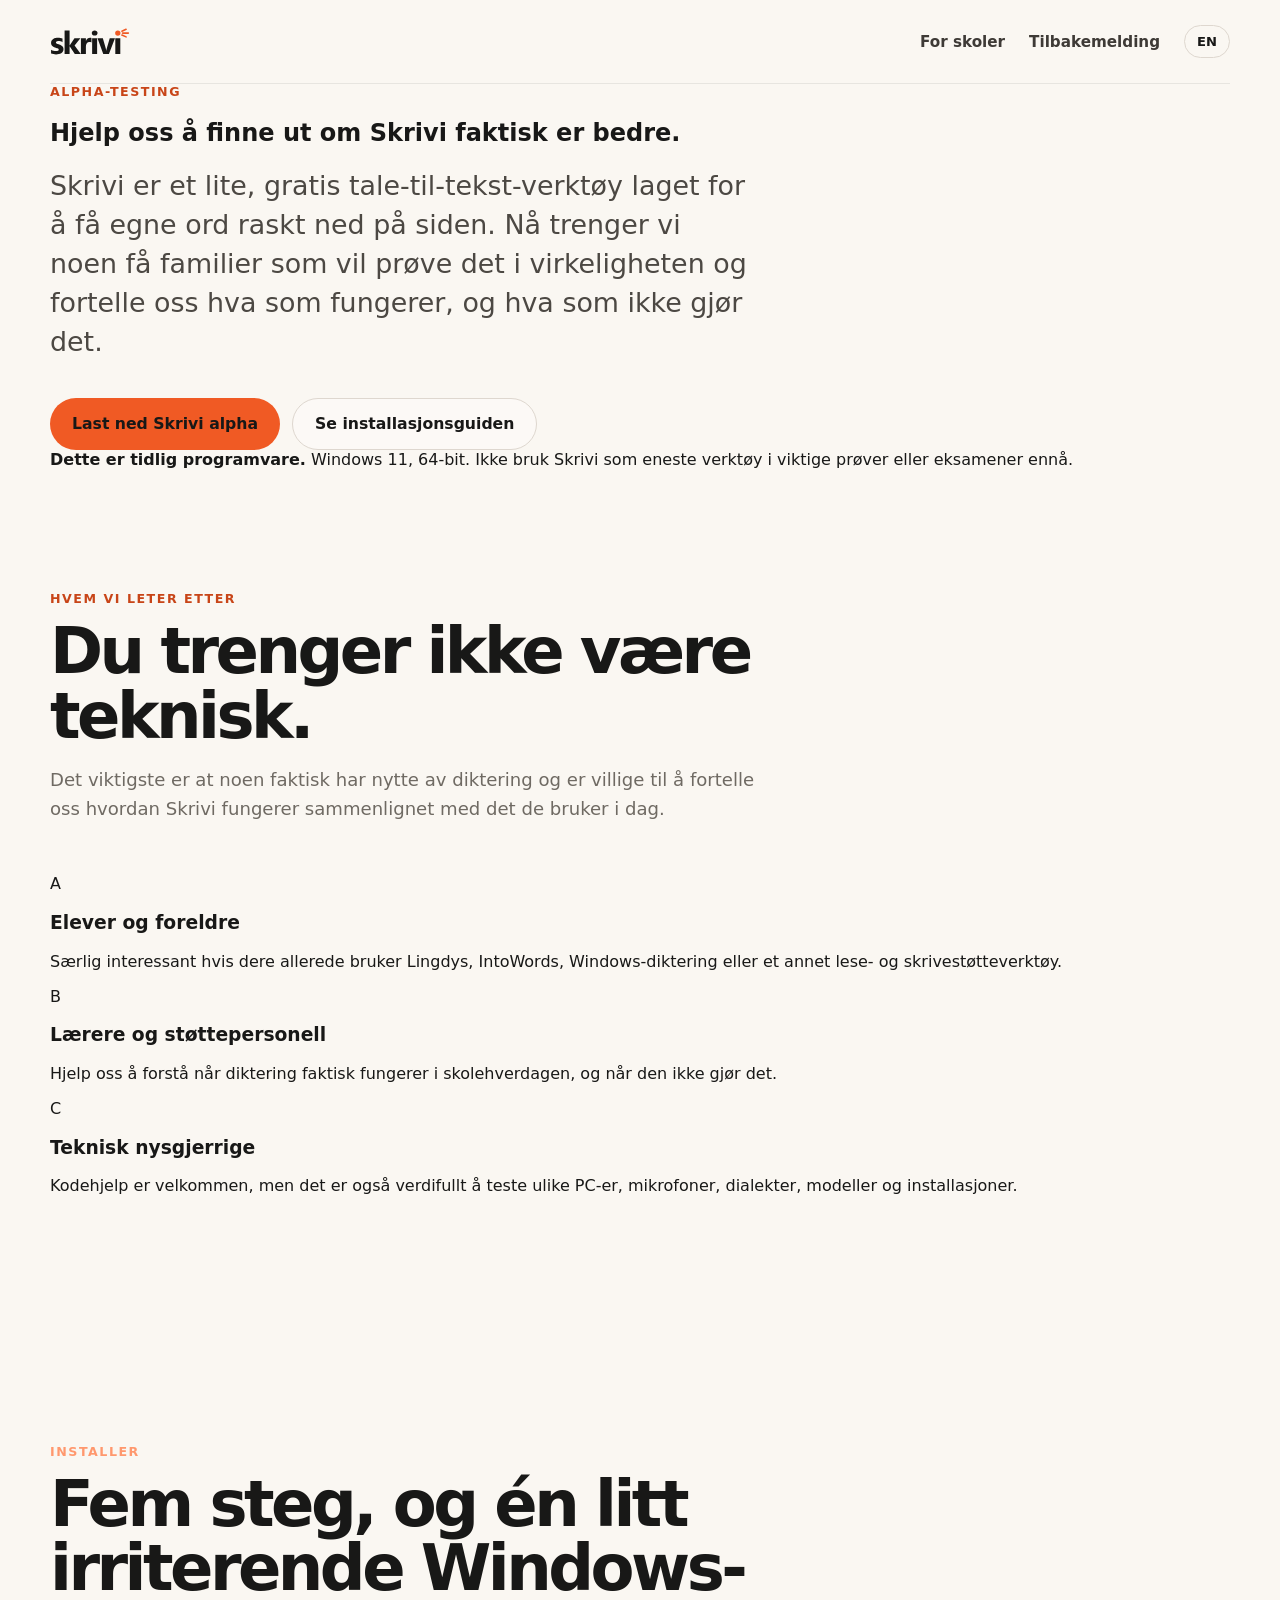
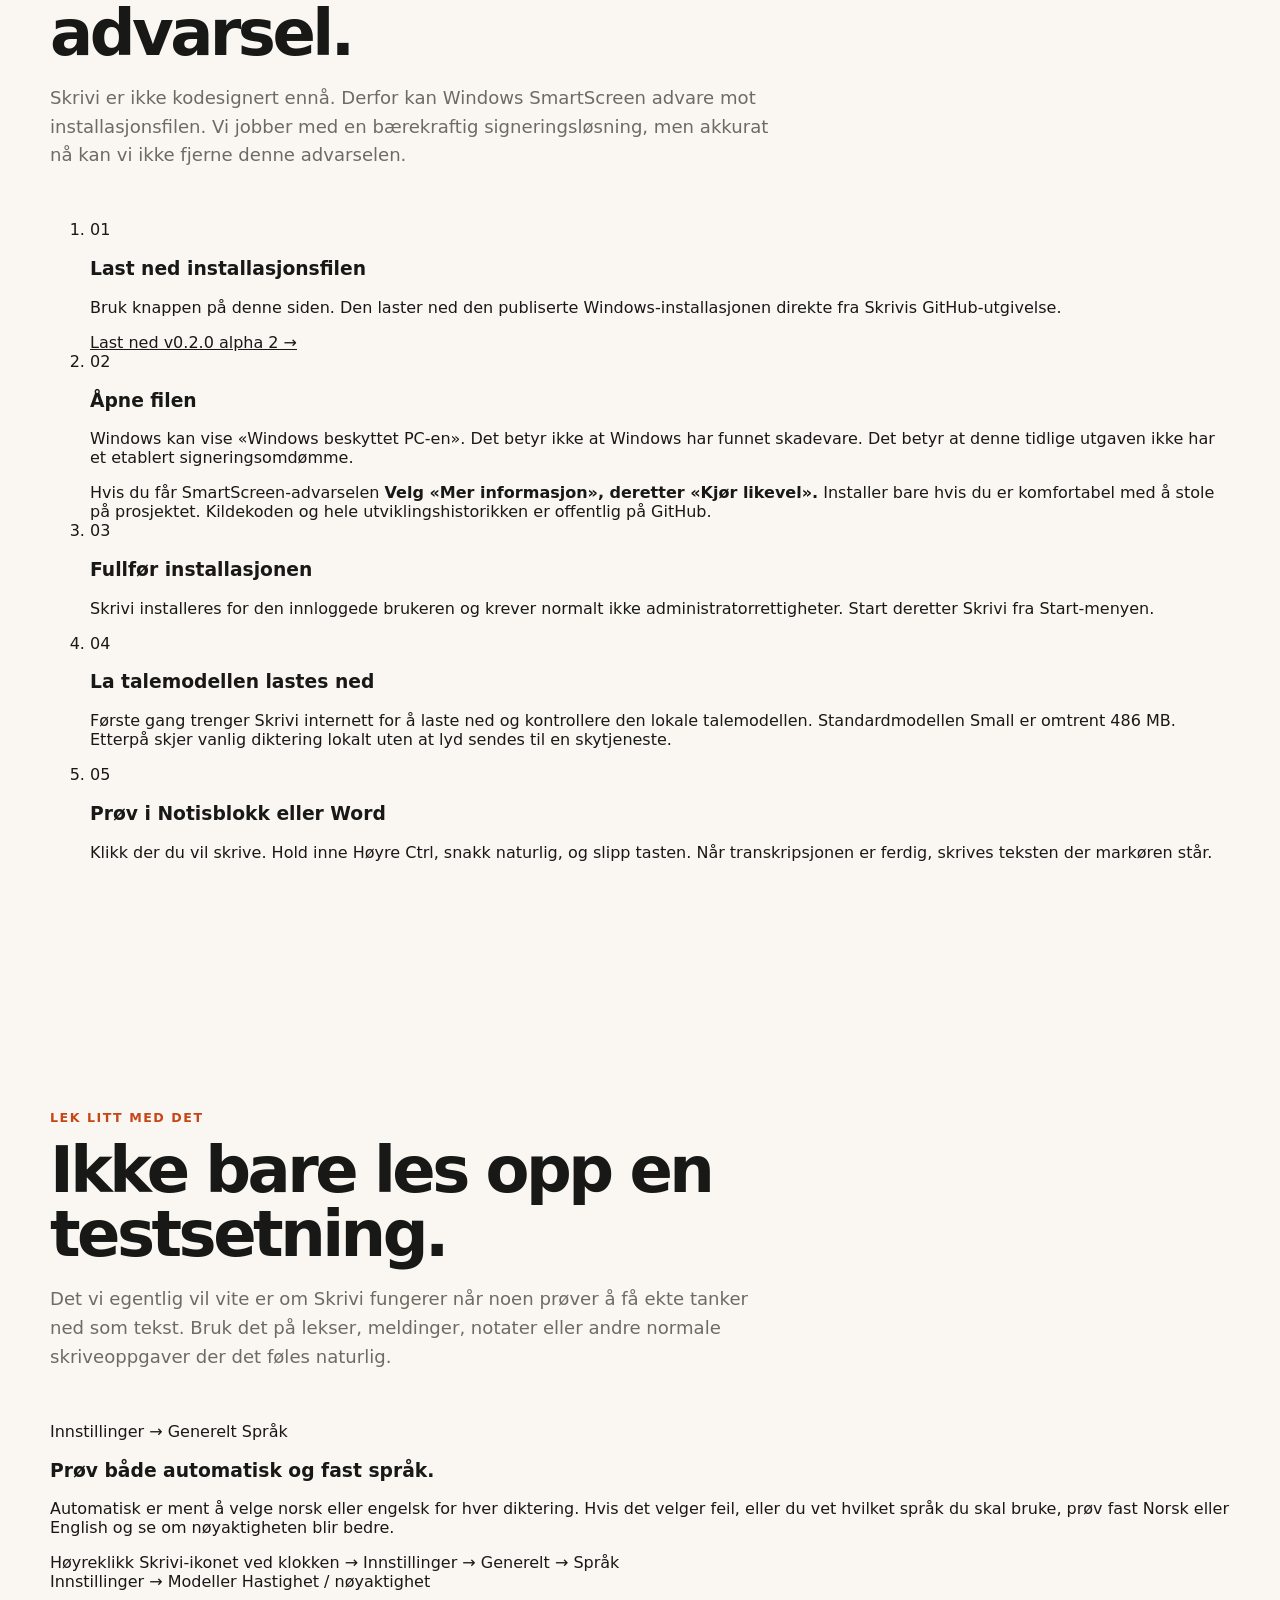
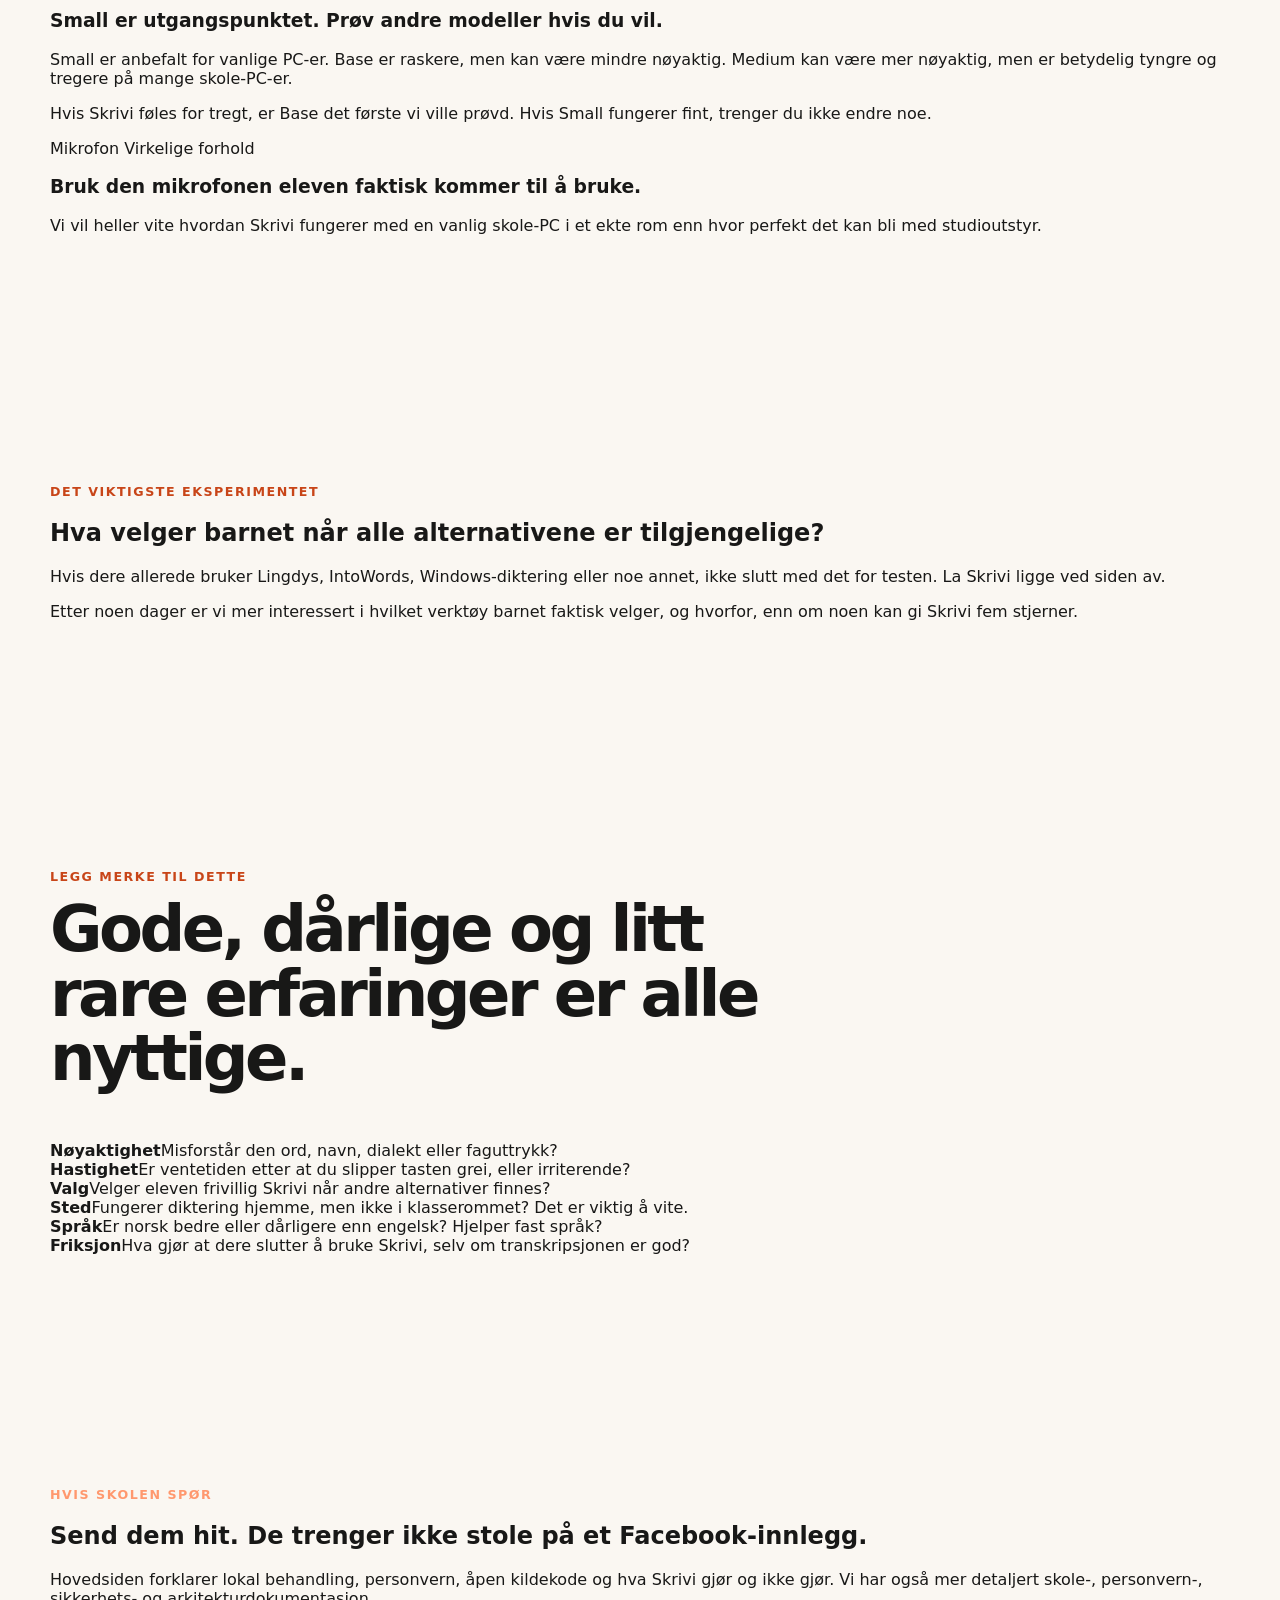
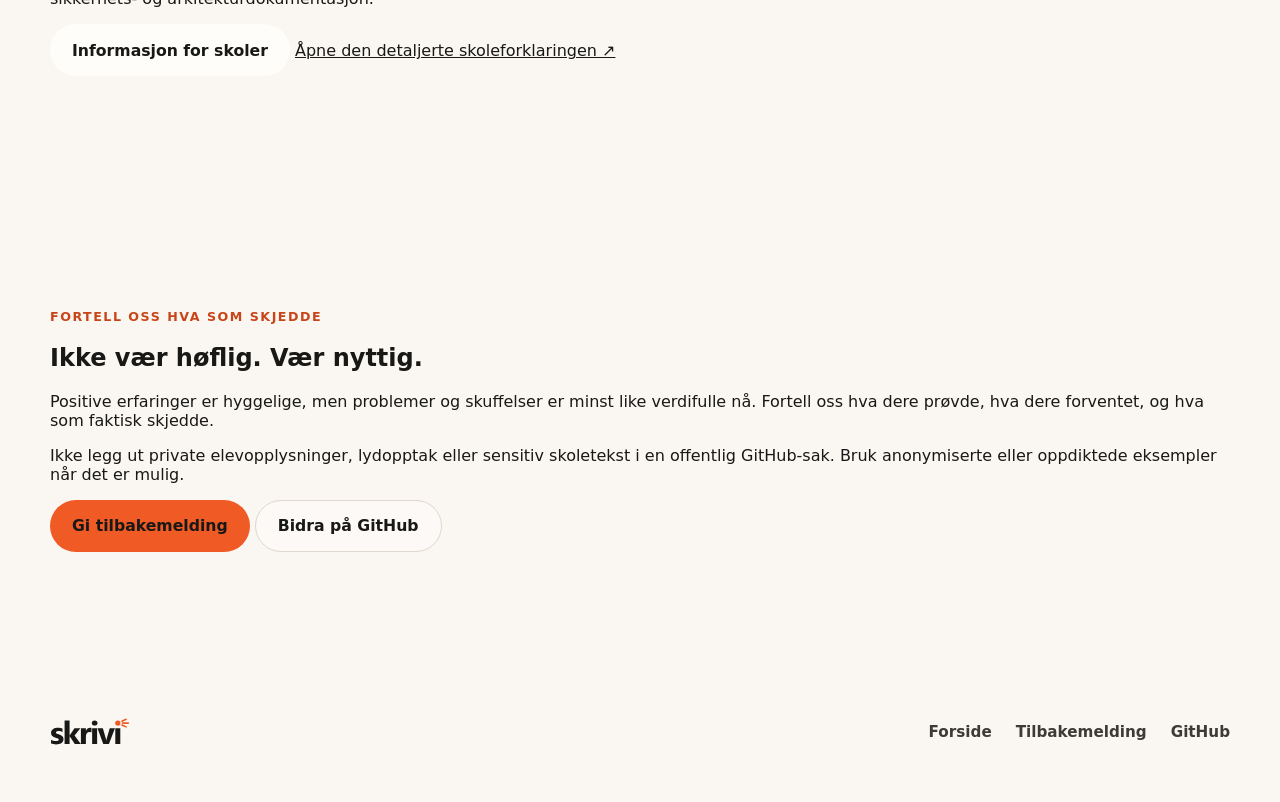
==== website/alpha/index.html @ 23bccaf5 "Add alpha testing guide page" ====
<!doctype html>
<html lang="nb">
<head>
  <meta charset="utf-8">
  <meta name="viewport" content="width=device-width, initial-scale=1">
  <meta name="description" content="Hjelp oss å teste Skrivi. En enkel guide til installasjon, utprøving og tilbakemelding for tidlige testfamilier.">
  <meta name="theme-color" content="#faf7f2">
  <title>Test Skrivi — alpha</title>
  <link rel="icon" href="../assets/skrivi-mark.svg" type="image/svg+xml">
  <link rel="stylesheet" href="../styles.css">
  <link rel="stylesheet" href="alpha.css">
  <script src="alpha.js" defer></script>
</head>
<body>
  <header class="site-header">
    <a class="brand" href="../" aria-label="Skrivi">
      <img class="wordmark" src="../assets/skrivi-wordmark.svg" alt="">
    </a>
    <nav class="header-actions" aria-label="Hovedmeny" data-aria-nb="Hovedmeny" data-aria-en="Main navigation">
      <a href="../#schools" data-nb="For skoler" data-en="For schools">For skoler</a>
      <a href="../feedback/" data-nb="Tilbakemelding" data-en="Feedback">Tilbakemelding</a>
      <button class="language-switch" type="button" aria-label="Switch to English" aria-pressed="false">EN</button>
    </nav>
  </header>

  <main id="top">
    <section class="alpha-hero section-shell">
      <div class="eyebrow" data-nb="Alpha-testing" data-en="Alpha testing">Alpha-testing</div>
      <h1 data-nb="Hjelp oss å finne ut om Skrivi faktisk er bedre." data-en="Help us find out whether Skrivi is actually better.">Hjelp oss å finne ut om Skrivi faktisk er bedre.</h1>
      <p class="hero-copy" data-nb="Skrivi er et lite, gratis tale-til-tekst-verktøy laget for å få egne ord raskt ned på siden. Nå trenger vi noen få familier som vil prøve det i virkeligheten og fortelle oss hva som fungerer, og hva som ikke gjør det." data-en="Skrivi is a small, free speech-to-text tool designed to get your own words onto the page quickly. We now need a small number of families willing to try it in real life and tell us what works, and what does not.">Skrivi er et lite, gratis tale-til-tekst-verktøy laget for å få egne ord raskt ned på siden. Nå trenger vi noen få familier som vil prøve det i virkeligheten og fortelle oss hva som fungerer, og hva som ikke gjør det.</p>
      <div class="hero-actions">
        <a class="button button-primary" href="https://github.com/workavoidance/Skrivi/releases/download/v0.2.0-alpha.2/Skrivi-v0.2.0-alpha.2-windows-x64-setup.exe" data-nb="Last ned Skrivi alpha" data-en="Download Skrivi alpha">Last ned Skrivi alpha</a>
        <a class="button button-secondary" href="#install" data-nb="Se installasjonsguiden" data-en="See the install guide">Se installasjonsguiden</a>
      </div>
      <div class="alpha-status">
        <strong data-nb="Dette er tidlig programvare." data-en="This is early software.">Dette er tidlig programvare.</strong>
        <span data-nb="Windows 11, 64-bit. Ikke bruk Skrivi som eneste verktøy i viktige prøver eller eksamener ennå." data-en="Windows 11, 64-bit. Do not rely on Skrivi as your only tool in important tests or exams yet.">Windows 11, 64-bit. Ikke bruk Skrivi som eneste verktøy i viktige prøver eller eksamener ennå.</span>
      </div>
    </section>

    <section class="section section-shell compact-section">
      <div class="section-heading wide-heading">
        <p class="kicker" data-nb="Hvem vi leter etter" data-en="Who we are looking for">Hvem vi leter etter</p>
        <h2 data-nb="Du trenger ikke være teknisk." data-en="You do not need to be technical.">Du trenger ikke være teknisk.</h2>
        <p data-nb="Det viktigste er at noen faktisk har nytte av diktering og er villige til å fortelle oss hvordan Skrivi fungerer sammenlignet med det de bruker i dag." data-en="The important thing is that someone genuinely benefits from dictation and is willing to tell us how Skrivi compares with what they use today.">Det viktigste er at noen faktisk har nytte av diktering og er villige til å fortelle oss hvordan Skrivi fungerer sammenlignet med det de bruker i dag.</p>
      </div>
      <div class="tester-grid">
        <article class="tester-card">
          <span class="tester-symbol" aria-hidden="true">A</span>
          <h3 data-nb="Elever og foreldre" data-en="Students and parents">Elever og foreldre</h3>
          <p data-nb="Særlig interessant hvis dere allerede bruker Lingdys, IntoWords, Windows-diktering eller et annet lese- og skrivestøtteverktøy." data-en="Especially useful if you already use Lingdys, IntoWords, Windows dictation or another reading and writing support tool.">Særlig interessant hvis dere allerede bruker Lingdys, IntoWords, Windows-diktering eller et annet lese- og skrivestøtteverktøy.</p>
        </article>
        <article class="tester-card">
          <span class="tester-symbol" aria-hidden="true">B</span>
          <h3 data-nb="Lærere og støttepersonell" data-en="Teachers and support staff">Lærere og støttepersonell</h3>
          <p data-nb="Hjelp oss å forstå når diktering faktisk fungerer i skolehverdagen, og når den ikke gjør det." data-en="Help us understand when dictation really works in everyday school life, and when it does not.">Hjelp oss å forstå når diktering faktisk fungerer i skolehverdagen, og når den ikke gjør det.</p>
        </article>
        <article class="tester-card">
          <span class="tester-symbol" aria-hidden="true">C</span>
          <h3 data-nb="Teknisk nysgjerrige" data-en="Technically curious">Teknisk nysgjerrige</h3>
          <p data-nb="Kodehjelp er velkommen, men det er også verdifullt å teste ulike PC-er, mikrofoner, dialekter, modeller og installasjoner." data-en="Code help is welcome, but testing different PCs, microphones, dialects, models and installations is just as valuable.">Kodehjelp er velkommen, men det er også verdifullt å teste ulike PC-er, mikrofoner, dialekter, modeller og installasjoner.</p>
        </article>
      </div>
    </section>

    <section id="install" class="section alpha-dark">
      <div class="section-shell">
        <div class="section-heading wide-heading alpha-dark-heading">
          <p class="kicker kicker-light" data-nb="Installer" data-en="Install">Installer</p>
          <h2 data-nb="Fem steg, og én litt irriterende Windows-advarsel." data-en="Five steps, and one slightly annoying Windows warning.">Fem steg, og én litt irriterende Windows-advarsel.</h2>
          <p data-nb="Skrivi er ikke kodesignert ennå. Derfor kan Windows SmartScreen advare mot installasjonsfilen. Vi jobber med en bærekraftig signeringsløsning, men akkurat nå kan vi ikke fjerne denne advarselen." data-en="Skrivi is not code-signed yet. Windows SmartScreen may therefore warn about the installer. We are working on a sustainable signing solution, but we cannot remove this warning yet.">Skrivi er ikke kodesignert ennå. Derfor kan Windows SmartScreen advare mot installasjonsfilen. Vi jobber med en bærekraftig signeringsløsning, men akkurat nå kan vi ikke fjerne denne advarselen.</p>
        </div>

        <ol class="install-list">
          <li>
            <span class="install-number">01</span>
            <div>
              <h3 data-nb="Last ned installasjonsfilen" data-en="Download the installer">Last ned installasjonsfilen</h3>
              <p data-nb="Bruk knappen på denne siden. Den laster ned den publiserte Windows-installasjonen direkte fra Skrivis GitHub-utgivelse." data-en="Use the button on this page. It downloads the published Windows installer directly from Skrivi's GitHub release.">Bruk knappen på denne siden. Den laster ned den publiserte Windows-installasjonen direkte fra Skrivis GitHub-utgivelse.</p>
              <a class="inline-action" href="https://github.com/workavoidance/Skrivi/releases/download/v0.2.0-alpha.2/Skrivi-v0.2.0-alpha.2-windows-x64-setup.exe" data-nb="Last ned v0.2.0 alpha 2 →" data-en="Download v0.2.0 alpha 2 →">Last ned v0.2.0 alpha 2 →</a>
            </div>
          </li>
          <li>
            <span class="install-number">02</span>
            <div>
              <h3 data-nb="Åpne filen" data-en="Open the file">Åpne filen</h3>
              <p data-nb="Windows kan vise «Windows beskyttet PC-en». Det betyr ikke at Windows har funnet skadevare. Det betyr at denne tidlige utgaven ikke har et etablert signeringsomdømme." data-en="Windows may show “Windows protected your PC”. This does not mean Windows has detected malware. It means this early release does not yet have an established signing reputation.">Windows kan vise «Windows beskyttet PC-en». Det betyr ikke at Windows har funnet skadevare. Det betyr at denne tidlige utgaven ikke har et etablert signeringsomdømme.</p>
              <div class="smartscreen-callout">
                <span class="callout-label" data-nb="Hvis du får SmartScreen-advarselen" data-en="If SmartScreen appears">Hvis du får SmartScreen-advarselen</span>
                <strong data-nb="Velg «Mer informasjon», deretter «Kjør likevel»." data-en="Choose “More info”, then “Run anyway”.">Velg «Mer informasjon», deretter «Kjør likevel».</strong>
                <span data-nb="Installer bare hvis du er komfortabel med å stole på prosjektet. Kildekoden og hele utviklingshistorikken er offentlig på GitHub." data-en="Only install if you are comfortable trusting the project. The source code and complete development history are public on GitHub.">Installer bare hvis du er komfortabel med å stole på prosjektet. Kildekoden og hele utviklingshistorikken er offentlig på GitHub.</span>
              </div>
            </div>
          </li>
          <li>
            <span class="install-number">03</span>
            <div>
              <h3 data-nb="Fullfør installasjonen" data-en="Finish installation">Fullfør installasjonen</h3>
              <p data-nb="Skrivi installeres for den innloggede brukeren og krever normalt ikke administratorrettigheter. Start deretter Skrivi fra Start-menyen." data-en="Skrivi installs for the signed-in user and normally does not require administrator permission. Then start Skrivi from the Start menu.">Skrivi installeres for den innloggede brukeren og krever normalt ikke administratorrettigheter. Start deretter Skrivi fra Start-menyen.</p>
            </div>
          </li>
          <li>
            <span class="install-number">04</span>
            <div>
              <h3 data-nb="La talemodellen lastes ned" data-en="Let the speech model download">La talemodellen lastes ned</h3>
              <p data-nb="Første gang trenger Skrivi internett for å laste ned og kontrollere den lokale talemodellen. Standardmodellen Small er omtrent 486 MB. Etterpå skjer vanlig diktering lokalt uten at lyd sendes til en skytjeneste." data-en="The first time, Skrivi needs internet access to download and verify the local speech model. The default Small model is about 486 MB. After that, normal dictation runs locally without sending audio to a cloud service.">Første gang trenger Skrivi internett for å laste ned og kontrollere den lokale talemodellen. Standardmodellen Small er omtrent 486 MB. Etterpå skjer vanlig diktering lokalt uten at lyd sendes til en skytjeneste.</p>
            </div>
          </li>
          <li>
            <span class="install-number">05</span>
            <div>
              <h3 data-nb="Prøv i Notisblokk eller Word" data-en="Try it in Notepad or Word">Prøv i Notisblokk eller Word</h3>
              <p data-nb="Klikk der du vil skrive. Hold inne Høyre Ctrl, snakk naturlig, og slipp tasten. Når transkripsjonen er ferdig, skrives teksten der markøren står." data-en="Click where you want to type. Hold Right Ctrl, speak naturally, and release the key. When transcription finishes, the text is typed wherever the cursor is.">Klikk der du vil skrive. Hold inne Høyre Ctrl, snakk naturlig, og slipp tasten. Når transkripsjonen er ferdig, skrives teksten der markøren står.</p>
            </div>
          </li>
        </ol>
      </div>
    </section>

    <section id="play" class="section section-shell">
      <div class="section-heading wide-heading">
        <p class="kicker" data-nb="Lek litt med det" data-en="Play with it">Lek litt med det</p>
        <h2 data-nb="Ikke bare les opp en testsetning." data-en="Do not just read a test sentence.">Ikke bare les opp en testsetning.</h2>
        <p data-nb="Det vi egentlig vil vite er om Skrivi fungerer når noen prøver å få ekte tanker ned som tekst. Bruk det på lekser, meldinger, notater eller andre normale skriveoppgaver der det føles naturlig." data-en="What we really want to know is whether Skrivi works when someone is trying to turn real thoughts into text. Use it for homework, messages, notes or other normal writing tasks where it feels natural.">Det vi egentlig vil vite er om Skrivi fungerer når noen prøver å få ekte tanker ned som tekst. Bruk det på lekser, meldinger, notater eller andre normale skriveoppgaver der det føles naturlig.</p>
      </div>

      <div class="settings-grid">
        <article class="settings-card settings-card-featured">
          <div class="settings-topline">
            <span class="mini-kicker" data-nb="Innstillinger → Generelt" data-en="Settings → General">Innstillinger → Generelt</span>
            <span class="settings-chip" data-nb="Språk" data-en="Language">Språk</span>
          </div>
          <h3 data-nb="Prøv både automatisk og fast språk." data-en="Try automatic and fixed languages.">Prøv både automatisk og fast språk.</h3>
          <p data-nb="Automatisk er ment å velge norsk eller engelsk for hver diktering. Hvis det velger feil, eller du vet hvilket språk du skal bruke, prøv fast Norsk eller English og se om nøyaktigheten blir bedre." data-en="Automatic is intended to choose Norwegian or English for each dictation. If it chooses incorrectly, or you know which language you will use, try fixed Norwegian or English and see whether accuracy improves.">Automatisk er ment å velge norsk eller engelsk for hver diktering. Hvis det velger feil, eller du vet hvilket språk du skal bruke, prøv fast Norsk eller English og se om nøyaktigheten blir bedre.</p>
          <div class="settings-path" data-nb="Høyreklikk Skrivi-ikonet ved klokken → Innstillinger → Generelt → Språk" data-en="Right-click the Skrivi tray icon → Settings → General → Language">Høyreklikk Skrivi-ikonet ved klokken → Innstillinger → Generelt → Språk</div>
        </article>

        <article class="settings-card">
          <div class="settings-topline">
            <span class="mini-kicker" data-nb="Innstillinger → Modeller" data-en="Settings → Models">Innstillinger → Modeller</span>
            <span class="settings-chip" data-nb="Hastighet / nøyaktighet" data-en="Speed / accuracy">Hastighet / nøyaktighet</span>
          </div>
          <h3 data-nb="Small er utgangspunktet. Prøv andre modeller hvis du vil." data-en="Small is the starting point. Try other models if you want.">Small er utgangspunktet. Prøv andre modeller hvis du vil.</h3>
          <p data-nb="Small er anbefalt for vanlige PC-er. Base er raskere, men kan være mindre nøyaktig. Medium kan være mer nøyaktig, men er betydelig tyngre og tregere på mange skole-PC-er." data-en="Small is recommended for typical PCs. Base is faster but may be less accurate. Medium may be more accurate, but it is substantially heavier and slower on many school laptops.">Small er anbefalt for vanlige PC-er. Base er raskere, men kan være mindre nøyaktig. Medium kan være mer nøyaktig, men er betydelig tyngre og tregere på mange skole-PC-er.</p>
          <p class="settings-note" data-nb="Hvis Skrivi føles for tregt, er Base det første vi ville prøvd. Hvis Small fungerer fint, trenger du ikke endre noe." data-en="If Skrivi feels too slow, Base is the first model we would try. If Small works well, there is no need to change anything.">Hvis Skrivi føles for tregt, er Base det første vi ville prøvd. Hvis Small fungerer fint, trenger du ikke endre noe.</p>
        </article>

        <article class="settings-card">
          <div class="settings-topline">
            <span class="mini-kicker" data-nb="Mikrofon" data-en="Microphone">Mikrofon</span>
            <span class="settings-chip" data-nb="Virkelige forhold" data-en="Real conditions">Virkelige forhold</span>
          </div>
          <h3 data-nb="Bruk den mikrofonen eleven faktisk kommer til å bruke." data-en="Use the microphone the student will really use.">Bruk den mikrofonen eleven faktisk kommer til å bruke.</h3>
          <p data-nb="Vi vil heller vite hvordan Skrivi fungerer med en vanlig skole-PC i et ekte rom enn hvor perfekt det kan bli med studioutstyr." data-en="We would rather know how Skrivi works with an ordinary school laptop in a real room than how perfect it can be with studio equipment.">Vi vil heller vite hvordan Skrivi fungerer med en vanlig skole-PC i et ekte rom enn hvor perfekt det kan bli med studioutstyr.</p>
        </article>
      </div>
    </section>

    <section class="section compare-section">
      <div class="section-shell compare-grid">
        <div>
          <p class="kicker" data-nb="Det viktigste eksperimentet" data-en="The most useful experiment">Det viktigste eksperimentet</p>
          <h2 data-nb="Hva velger barnet når alle alternativene er tilgjengelige?" data-en="What does the child choose when all the options are available?">Hva velger barnet når alle alternativene er tilgjengelige?</h2>
        </div>
        <div class="compare-copy">
          <p data-nb="Hvis dere allerede bruker Lingdys, IntoWords, Windows-diktering eller noe annet, ikke slutt med det for testen. La Skrivi ligge ved siden av." data-en="If you already use Lingdys, IntoWords, Windows dictation or something else, do not stop using it for this test. Leave Skrivi alongside it.">Hvis dere allerede bruker Lingdys, IntoWords, Windows-diktering eller noe annet, ikke slutt med det for testen. La Skrivi ligge ved siden av.</p>
          <p class="compare-emphasis" data-nb="Etter noen dager er vi mer interessert i hvilket verktøy barnet faktisk velger, og hvorfor, enn om noen kan gi Skrivi fem stjerner." data-en="After a few days, we care much more about which tool the child actually chooses, and why, than whether someone can give Skrivi five stars.">Etter noen dager er vi mer interessert i hvilket verktøy barnet faktisk velger, og hvorfor, enn om noen kan gi Skrivi fem stjerner.</p>
        </div>
      </div>
    </section>

    <section id="notice" class="section section-shell">
      <div class="section-heading wide-heading">
        <p class="kicker" data-nb="Legg merke til dette" data-en="Things to notice">Legg merke til dette</p>
        <h2 data-nb="Gode, dårlige og litt rare erfaringer er alle nyttige." data-en="Good, bad and slightly strange experiences are all useful.">Gode, dårlige og litt rare erfaringer er alle nyttige.</h2>
      </div>
      <div class="notice-grid">
        <div><strong data-nb="Nøyaktighet" data-en="Accuracy">Nøyaktighet</strong><span data-nb="Misforstår den ord, navn, dialekt eller faguttrykk?" data-en="Does it misunderstand words, names, dialect or subject vocabulary?">Misforstår den ord, navn, dialekt eller faguttrykk?</span></div>
        <div><strong data-nb="Hastighet" data-en="Speed">Hastighet</strong><span data-nb="Er ventetiden etter at du slipper tasten grei, eller irriterende?" data-en="Is the wait after releasing the key acceptable or annoying?">Er ventetiden etter at du slipper tasten grei, eller irriterende?</span></div>
        <div><strong data-nb="Valg" data-en="Choice">Valg</strong><span data-nb="Velger eleven frivillig Skrivi når andre alternativer finnes?" data-en="Does the student voluntarily choose Skrivi when alternatives are available?">Velger eleven frivillig Skrivi når andre alternativer finnes?</span></div>
        <div><strong data-nb="Sted" data-en="Setting">Sted</strong><span data-nb="Fungerer diktering hjemme, men ikke i klasserommet? Det er viktig å vite." data-en="Does dictation work at home but not in the classroom? That matters.">Fungerer diktering hjemme, men ikke i klasserommet? Det er viktig å vite.</span></div>
        <div><strong data-nb="Språk" data-en="Language">Språk</strong><span data-nb="Er norsk bedre eller dårligere enn engelsk? Hjelper fast språk?" data-en="Is Norwegian better or worse than English? Does fixed language help?">Er norsk bedre eller dårligere enn engelsk? Hjelper fast språk?</span></div>
        <div><strong data-nb="Friksjon" data-en="Friction">Friksjon</strong><span data-nb="Hva gjør at dere slutter å bruke Skrivi, selv om transkripsjonen er god?" data-en="What makes you stop using Skrivi even if transcription is good?">Hva gjør at dere slutter å bruke Skrivi, selv om transkripsjonen er god?</span></div>
      </div>
    </section>

    <section class="section school-strip">
      <div class="section-shell school-strip-grid">
        <div>
          <p class="kicker kicker-light" data-nb="Hvis skolen spør" data-en="If the school asks">Hvis skolen spør</p>
          <h2 data-nb="Send dem hit. De trenger ikke stole på et Facebook-innlegg." data-en="Send them here. They do not need to trust a Facebook post.">Send dem hit. De trenger ikke stole på et Facebook-innlegg.</h2>
          <p data-nb="Hovedsiden forklarer lokal behandling, personvern, åpen kildekode og hva Skrivi gjør og ikke gjør. Vi har også mer detaljert skole-, personvern-, sikkerhets- og arkitekturdokumentasjon." data-en="The main site explains local processing, privacy, open source and what Skrivi does and does not do. We also publish more detailed school, privacy, security and architecture documentation.">Hovedsiden forklarer lokal behandling, personvern, åpen kildekode og hva Skrivi gjør og ikke gjør. Vi har også mer detaljert skole-, personvern-, sikkerhets- og arkitekturdokumentasjon.</p>
        </div>
        <div class="school-actions">
          <a class="button button-paper" href="../#schools" data-nb="Informasjon for skoler" data-en="Information for schools">Informasjon for skoler</a>
          <a class="school-text-link" href="https://github.com/workavoidance/Skrivi/blob/main/docs/SCHOOL_EXPLAINER_NB.md" data-href-nb="https://github.com/workavoidance/Skrivi/blob/main/docs/SCHOOL_EXPLAINER_NB.md" data-href-en="https://github.com/workavoidance/Skrivi/blob/main/docs/SCHOOL_EXPLAINER.md" target="_blank" rel="noreferrer" data-nb="Åpne den detaljerte skoleforklaringen ↗" data-en="Open the detailed school explainer ↗">Åpne den detaljerte skoleforklaringen ↗</a>
        </div>
      </div>
    </section>

    <section id="feedback" class="section section-shell feedback-section">
      <div class="feedback-panel">
        <div>
          <p class="kicker" data-nb="Fortell oss hva som skjedde" data-en="Tell us what happened">Fortell oss hva som skjedde</p>
          <h2 data-nb="Ikke vær høflig. Vær nyttig." data-en="Do not be polite. Be useful.">Ikke vær høflig. Vær nyttig.</h2>
          <p data-nb="Positive erfaringer er hyggelige, men problemer og skuffelser er minst like verdifulle nå. Fortell oss hva dere prøvde, hva dere forventet, og hva som faktisk skjedde." data-en="Positive experiences are lovely, but problems and disappointments are at least as valuable right now. Tell us what you tried, what you expected, and what actually happened.">Positive erfaringer er hyggelige, men problemer og skuffelser er minst like verdifulle nå. Fortell oss hva dere prøvde, hva dere forventet, og hva som faktisk skjedde.</p>
          <p class="privacy-reminder" data-nb="Ikke legg ut private elevopplysninger, lydopptak eller sensitiv skoletekst i en offentlig GitHub-sak. Bruk anonymiserte eller oppdiktede eksempler når det er mulig." data-en="Do not post private student information, audio recordings or sensitive school text in a public GitHub issue. Use anonymised or synthetic examples where possible.">Ikke legg ut private elevopplysninger, lydopptak eller sensitiv skoletekst i en offentlig GitHub-sak. Bruk anonymiserte eller oppdiktede eksempler når det er mulig.</p>
        </div>
        <div class="feedback-actions">
          <a class="button button-primary" href="../feedback/" data-nb="Gi tilbakemelding" data-en="Give feedback">Gi tilbakemelding</a>
          <a class="button button-secondary" href="https://github.com/workavoidance/Skrivi" target="_blank" rel="noreferrer" data-nb="Bidra på GitHub" data-en="Contribute on GitHub">Bidra på GitHub</a>
        </div>
      </div>
    </section>
  </main>

  <footer class="site-footer section-shell">
    <a class="footer-brand" href="../" aria-label="Skrivi">
      <img class="wordmark" src="../assets/skrivi-wordmark.svg" alt="">
    </a>
    <div class="footer-links">
      <a href="../" data-nb="Forside" data-en="Home">Forside</a>
      <a href="../feedback/" data-nb="Tilbakemelding" data-en="Feedback">Tilbakemelding</a>
      <a href="https://github.com/workavoidance/Skrivi" target="_blank" rel="noreferrer">GitHub</a>
    </div>
  </footer>
</body>
</html>
---- website/styles.css ----
:root {
  --paper: #faf7f2;
  --paper-strong: #fffdf9;
  --ink: #181817;
  --muted: #6f6a63;
  --line: #ded7cf;
  --orange: #f05a24;
  --orange-dark: #c84518;
  --orange-soft: #ffe2d5;
  --radius: 28px;
  --shadow: 0 24px 70px rgba(24, 24, 23, 0.08);
  --max: 1180px;
}

* { box-sizing: border-box; }
html { scroll-behavior: smooth; }
body {
  margin: 0;
  background: var(--paper);
  color: var(--ink);
  font-family: Inter, ui-sans-serif, system-ui, -apple-system, BlinkMacSystemFont, "Segoe UI", sans-serif;
  text-rendering: optimizeLegibility;
}

a { color: inherit; }
img { display: block; }
button, a { -webkit-tap-highlight-color: transparent; }

.site-header,
.section-shell {
  width: min(calc(100% - 40px), var(--max));
  margin-inline: auto;
}

.site-header {
  min-height: 84px;
  display: flex;
  align-items: center;
  justify-content: space-between;
  gap: 24px;
  border-bottom: 1px solid rgba(24, 24, 23, 0.08);
}

.brand,
.footer-brand {
  display: inline-flex;
  align-items: center;
  text-decoration: none;
}

.wordmark {
  display: block;
  width: 5rem;
  height: auto;
}

.header-actions,
.footer-links {
  display: flex;
  align-items: center;
  gap: 24px;
}

.header-actions a,
.footer-links a {
  color: #3e3a36;
  text-decoration: none;
  font-size: 0.95rem;
  font-weight: 620;
}

.header-actions a:hover,
.footer-links a:hover { color: var(--orange-dark); }

.language-switch {
  border: 1px solid var(--line);
  background: transparent;
  color: var(--ink);
  border-radius: 999px;
  padding: 8px 12px;
  font: inherit;
  font-size: 0.82rem;
  font-weight: 760;
  cursor: pointer;
}

.language-switch:hover { background: var(--paper-strong); }

.hero {
  padding: 118px 0 86px;
}

.eyebrow,
.kicker {
  color: var(--orange-dark);
  font-size: 0.79rem;
  font-weight: 800;
  letter-spacing: 0.12em;
  text-transform: uppercase;
}

.hero h1 {
  max-width: 900px;
  margin: 18px 0 22px;
  font-size: clamp(3.4rem, 8.4vw, 7.6rem);
  line-height: 0.96;
  letter-spacing: -0.065em;
  font-weight: 760;
}

.hero-copy {
  max-width: 700px;
  margin: 0;
  color: #4c4843;
  font-size: clamp(1.2rem, 2.1vw, 1.7rem);
  line-height: 1.45;
}

.hero-actions {
  margin-top: 36px;
  display: flex;
  flex-wrap: wrap;
  gap: 12px;
}

.button {
  display: inline-flex;
  min-height: 52px;
  align-items: center;
  justify-content: center;
  border-radius: 999px;
  padding: 0 22px;
  text-decoration: none;
  font-size: 0.98rem;
  font-weight: 760;
  transition: transform 160ms ease, background 160ms ease, border-color 160ms ease;
}

.button:hover { transform: translateY(-1px); }
.button-primary { background: var(--orange); color: var(--ink); }
.button-primary:hover { background: #fa6b34; }
.button-secondary { border: 1px solid var(--line); background: rgba(255,255,255,.28); }
.button-secondary:hover { border-color: #bcb2a7; background: var(--paper-strong); }
.button-paper { background: var(--paper-strong); color: var(--ink); white-space: nowrap; }

.trust-row {
  display: flex;
  flex-wrap: wrap;
  gap: 12px 24px;
  margin-top: 72px;
  padding-top: 24px;
  border-top: 1px solid var(--line);
}

.trust-row span {
  display: inline-flex;
  align-items: center;
  gap: 8px;
  color: #57514b;
  font-size: 0.92rem;
}

.trust-row i {
  color: var(--orange);
  font-style: normal;
  font-size: 0.7rem;
}

.trust-row b { font-weight: 650; }
.alpha-note {
  margin: 18px 0 0;
  color: var(--muted);
  font-size: 0.86rem;
}

.section { padding: 110px 0; }
.section-heading { max-width: 760px; margin-bottom: 50px; }
.section-heading h2,
.statement-section h2,
.technical-section h2,
.download-section h2 {
  margin: 10px 0 0;
  font-size: clamp(2.35rem, 5vw, 4.8rem);
  line-height: 1.01;
  letter-spacing: -0.055em;
}

.wide-heading > p:last-child {
  max-width: 720px;
  color: var(--muted);
  font-size: 1.13rem;
  line-height: 1.6;
}

.steps {
  display: grid;
  grid-template-columns: repeat(3, 1fr);
  gap: 18px;
}

.step,
.feature-card {
  border: 1px solid var(--line);
  border-radius: var(--radius);
  background: rgba(255,255,255,.34);
}

.step { padding: 28px; min-height: 250px; }
.step-number {
  width: 36px;
  height: 36px;
  display: grid;
  place-items: center;
  border-radius: 999px;
  background: var(--orange-soft);
  color: var(--orange-dark);
  font-weight: 800;
}
.step h3,
.feature-card h3 {
  margin: 54px 0 10px;
  font-size: 1.3rem;
  letter-spacing: -0.025em;
}
.step p,
.feature-card p {
  margin: 0;
  color: var(--muted);
  line-height: 1.6;
}

.statement-section {
  background: var(--ink);
  color: var(--paper);
  padding: 120px 0;
}

.statement-grid {
  display: grid;
  grid-template-columns: 1.08fr .92fr;
  gap: 80px;
  align-items: start;
}
.kicker-light { color: #ff986e; }
.statement-copy { padding-top: 34px; }
.statement-copy p {
  margin: 0 0 24px;
  color: #d7d0c8;
  font-size: 1.2rem;
  line-height: 1.65;
}
.statement-copy .statement-emphasis {
  color: var(--paper);
  font-weight: 700;
}

.feature-grid {
  display: grid;
  grid-template-columns: repeat(3, 1fr);
  gap: 16px;
}
.feature-card { padding: 28px; min-height: 260px; }
.feature-card h3 { margin-top: 36px; }
.feature-icon {
  width: 42px;
  height: 42px;
  display: grid;
  place-items: center;
  border-radius: 12px;
  background: var(--orange-soft);
  color: var(--orange-dark);
  font-weight: 850;
  font-size: 0.95rem;
}

.approval-panel {
  margin-top: 68px;
  padding: clamp(28px, 5vw, 58px);
  border-radius: calc(var(--radius) + 4px);
  background: var(--ink);
  color: var(--paper);
  box-shadow: var(--shadow);
}

.approval-intro {
  max-width: 790px;
}

.approval-intro h3 {
  max-width: 700px;
  margin: 10px 0 20px;
  font-size: clamp(2rem, 4.5vw, 4rem);
  line-height: 1.02;
  letter-spacing: -0.05em;
}

.approval-intro > p:last-child {
  max-width: 720px;
  margin: 0;
  color: #cfc8bf;
  font-size: 1.05rem;
  line-height: 1.65;
}

.data-flow {
  margin-top: 46px;
  padding: 26px;
  border: 1px solid rgba(255,255,255,.16);
  border-radius: 20px;
  background: rgba(255,255,255,.045);
}

.flow-main {
  display: grid;
  grid-template-columns: 1fr auto 1fr auto 1fr;
  align-items: center;
  gap: 14px;
}

.flow-node {
  display: flex;
  min-height: 68px;
  align-items: center;
  justify-content: center;
  border: 1px solid rgba(255,255,255,.18);
  border-radius: 14px;
  padding: 14px;
  text-align: center;
  font-weight: 700;
  line-height: 1.35;
}

.flow-node-accent {
  border-color: var(--orange);
  background: var(--orange);
  color: var(--ink);
}

.flow-arrow {
  color: #ff986e;
  font-size: 1.35rem;
}

.flow-boundary {
  margin: 20px 0 0;
  color: #aaa39a;
  font-size: .9rem;
  line-height: 1.6;
}

.approval-steps {
  display: grid;
  grid-template-columns: repeat(3, 1fr);
  gap: 28px;
  margin: 52px 0 0;
  padding: 0;
  list-style: none;
}

.approval-steps li {
  display: grid;
  grid-template-columns: auto 1fr;
  gap: 14px;
}

.approval-number {
  color: #ff986e;
  font-size: .76rem;
  font-weight: 800;
  letter-spacing: .08em;
}

.approval-steps h4,
.approval-docs h4 {
  margin: 0 0 8px;
  font-size: 1.04rem;
}

.approval-steps p {
  margin: 0;
  color: #aaa39a;
  font-size: .92rem;
  line-height: 1.55;
}

.approval-docs {
  display: grid;
  grid-template-columns: minmax(190px, .7fr) 1.3fr;
  gap: 38px;
  margin-top: 52px;
  padding-top: 32px;
  border-top: 1px solid rgba(255,255,255,.16);
}

.approval-docs-heading p {
  margin: 0;
  color: #aaa39a;
  font-size: .9rem;
  line-height: 1.5;
}

.doc-links {
  display: flex;
  flex-wrap: wrap;
  gap: 10px;
}

.doc-links a {
  display: inline-flex;
  align-items: center;
  justify-content: space-between;
  gap: 14px;
  min-height: 44px;
  border: 1px solid rgba(255,255,255,.18);
  border-radius: 999px;
  padding: 9px 14px 9px 16px;
  color: var(--paper);
  text-decoration: none;
  font-size: .9rem;
  font-weight: 700;
}

.doc-links a:hover {
  border-color: var(--orange);
  background: rgba(240,90,36,.1);
}

.doc-links i {
  color: #ff986e;
  font-style: normal;
}

.approval-status {
  margin: 38px 0 0;
  padding-top: 22px;
  border-top: 1px solid rgba(255,255,255,.09);
  color: #8f8981;
  font-size: .8rem;
  line-height: 1.55;
}

.technical-section {
  background: #f2ede7;
}
.technical-grid {
  display: grid;
  grid-template-columns: .9fr 1.1fr;
  gap: 90px;
  align-items: start;
}
.technical-list { margin: 0; }
.technical-list div {
  display: grid;
  grid-template-columns: 150px 1fr;
  gap: 24px;
  padding: 22px 0;
  border-bottom: 1px solid #d6cec5;
}
.technical-list dt {
  color: var(--muted);
  font-size: 0.9rem;
  font-weight: 700;
}
.technical-list dd {
  margin: 0;
  font-weight: 650;
  line-height: 1.45;
}

.download-section {
  background: var(--orange);
  padding: 84px 0;
}
.download-inner {
  display: grid;
  grid-template-columns: auto 1fr auto;
  gap: 28px;
  align-items: center;
}
.download-inner h2 { font-size: clamp(2rem, 4vw, 4rem); }
.download-inner p { margin: 12px 0 0; font-size: 1.05rem; }
.download-inner .kicker { margin: 0; color: rgba(24,24,23,.65); }
.download-steps {
  margin: 24px 0 0;
  padding-left: 1.35rem;
  max-width: 760px;
}
.download-steps li {
  padding-left: .35rem;
  margin-top: 10px;
  line-height: 1.55;
}
.download-inner .download-note {
  max-width: 720px;
  font-size: .9rem;
  color: rgba(24,24,23,.72);
}

.site-footer {
  min-height: 140px;
  display: flex;
  align-items: center;
  justify-content: space-between;
  gap: 24px;
}

@media (max-width: 900px) {
  .steps,
  .feature-grid { grid-template-columns: 1fr 1fr; }
  .approval-steps { grid-template-columns: 1fr; }
  .approval-docs { grid-template-columns: 1fr; gap: 20px; }
  .statement-grid,
  .technical-grid { grid-template-columns: 1fr; gap: 36px; }
  .download-inner { grid-template-columns: auto 1fr; }
  .download-inner .button { grid-column: 1 / -1; justify-self: start; }
}

@media (max-width: 680px) {
  .site-header { min-height: 72px; }
  .header-actions a { display: none; }
  .hero { padding: 82px 0 64px; }
  .section { padding: 82px 0; }
  .steps,
  .feature-grid { grid-template-columns: 1fr; }
  .step,
  .feature-card { min-height: auto; }
  .approval-panel { margin-top: 48px; }
  .flow-main { grid-template-columns: 1fr; }
  .flow-arrow { transform: rotate(90deg); justify-self: center; }
  .statement-section { padding: 84px 0; }
  .download-section { padding: 64px 0; }
  .download-inner { grid-template-columns: 1fr; }
  .download-inner .button { grid-column: auto; }
  .site-footer { flex-direction: column; align-items: flex-start; justify-content: center; padding-block: 36px; }
  .footer-links { flex-wrap: wrap; gap: 12px 20px; }
  .technical-list div { grid-template-columns: 1fr; gap: 6px; }
}

@media (prefers-reduced-motion: reduce) {
  html { scroll-behavior: auto; }
  .button { transition: none; }
}
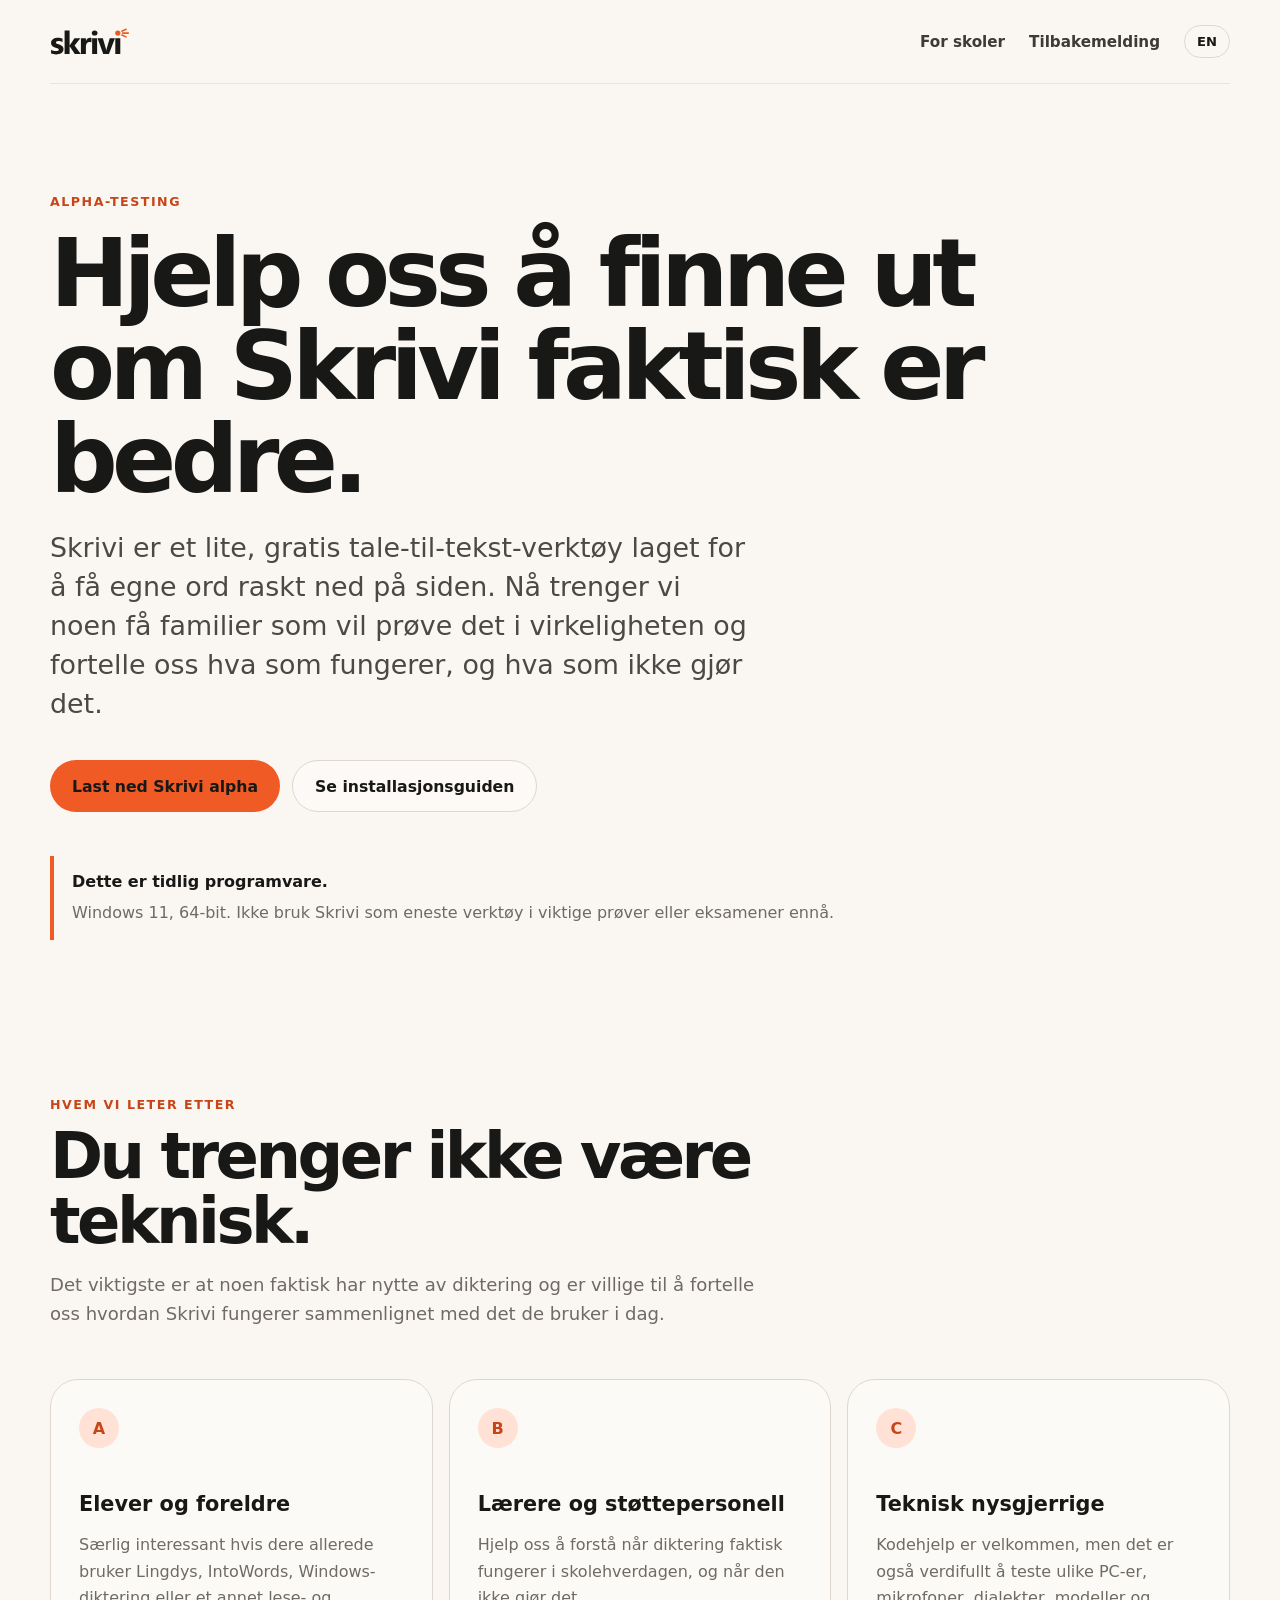
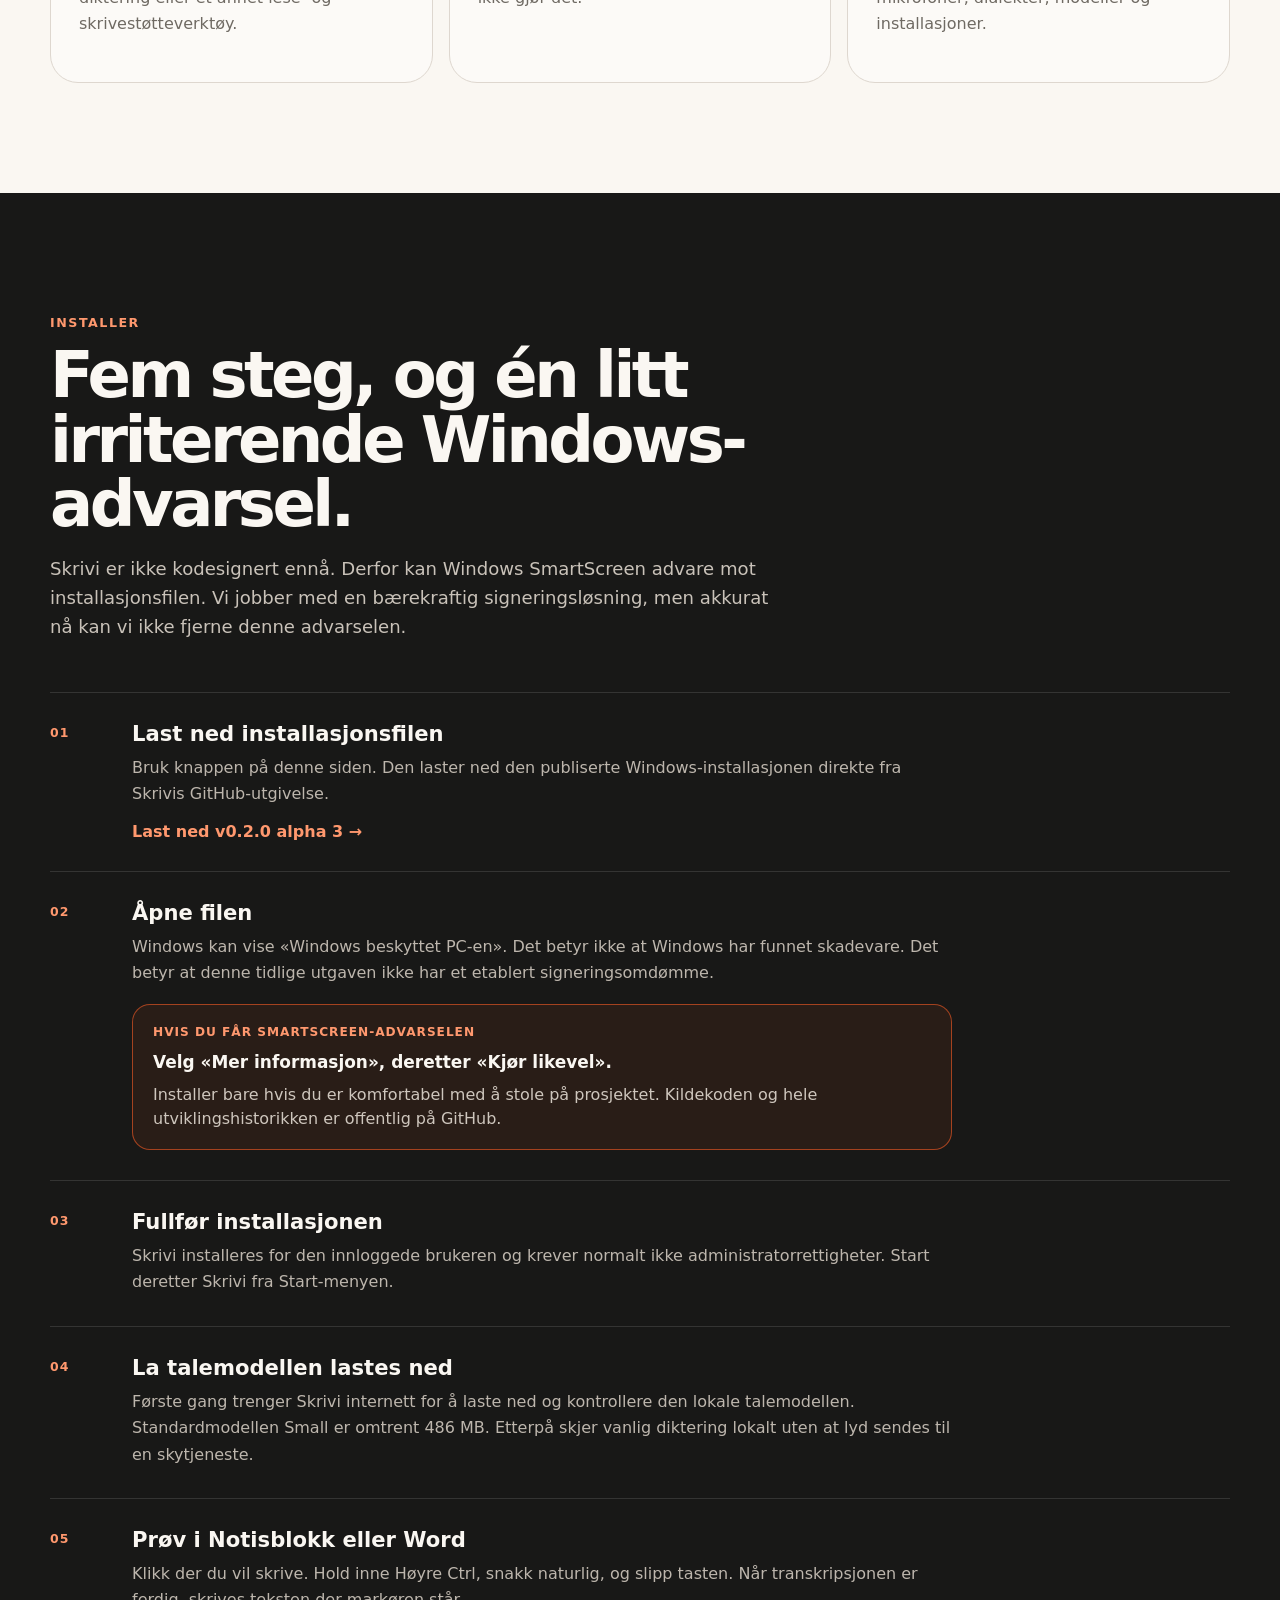
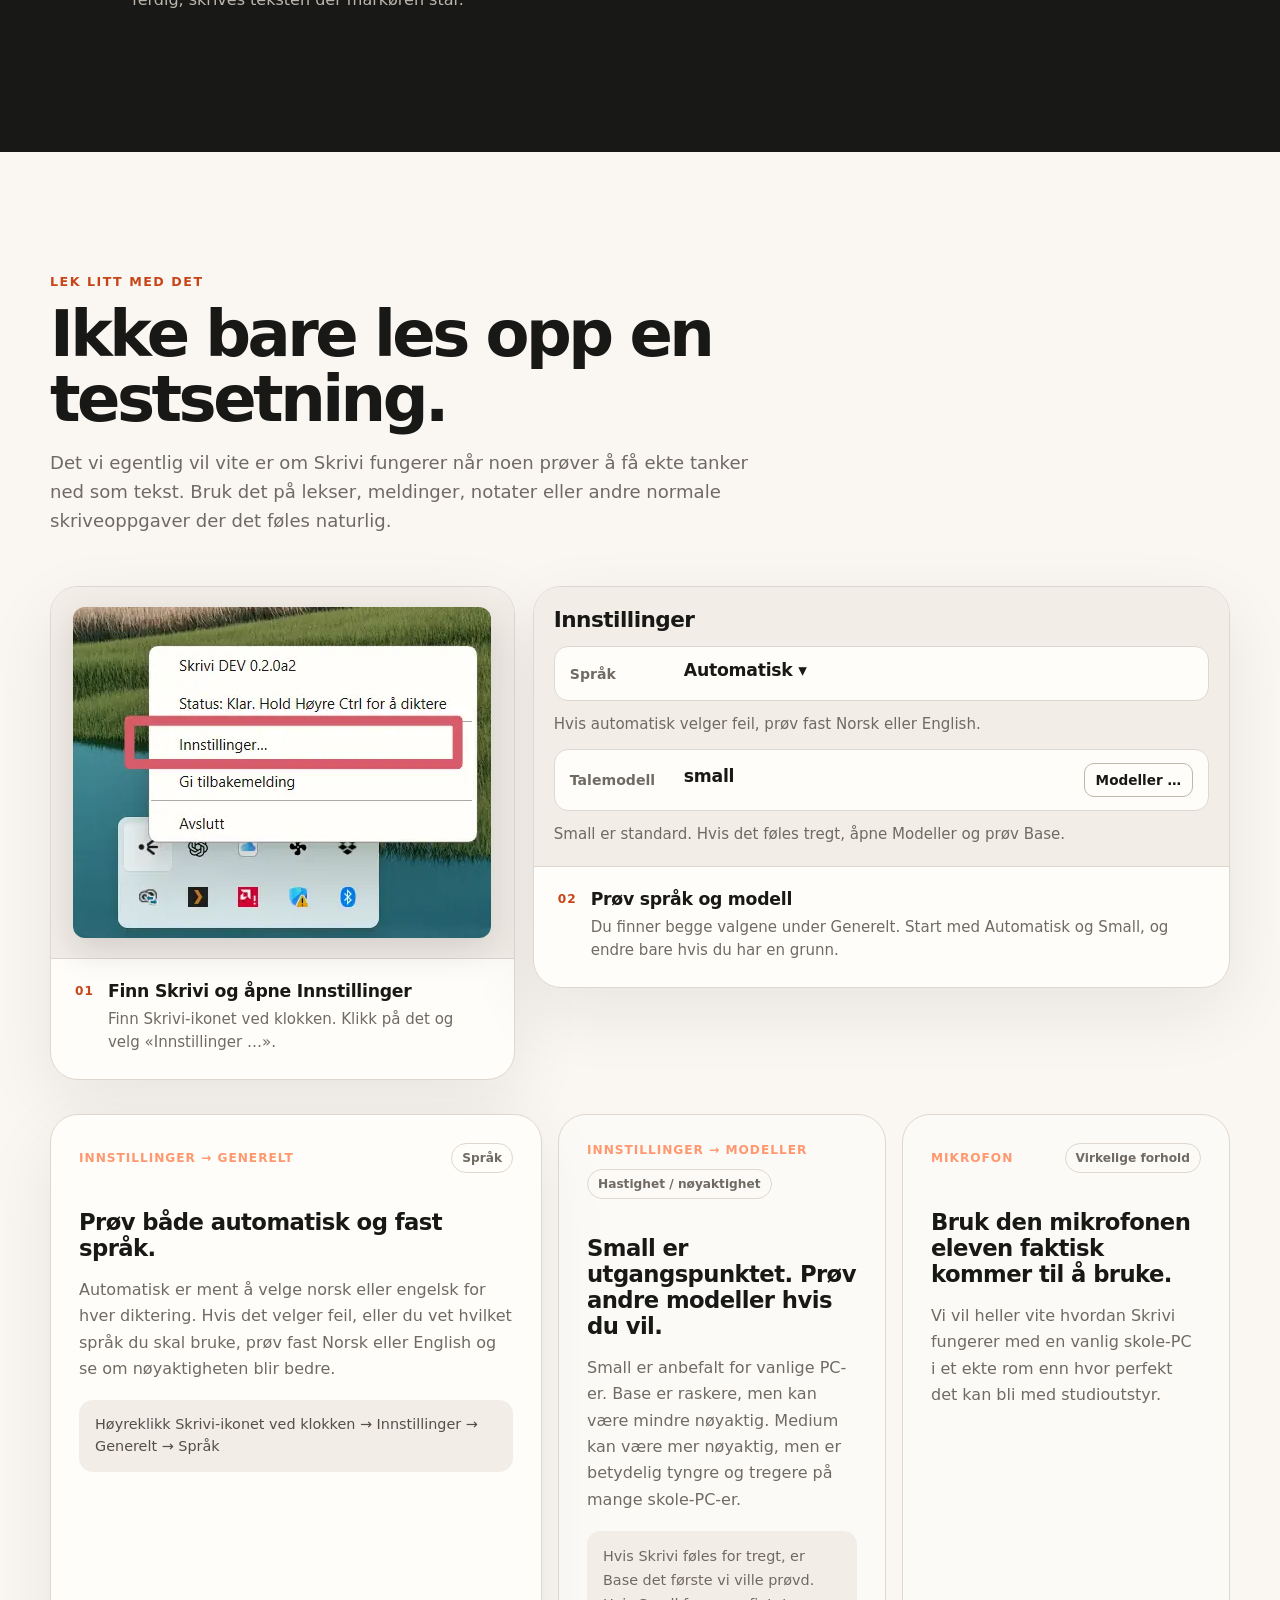
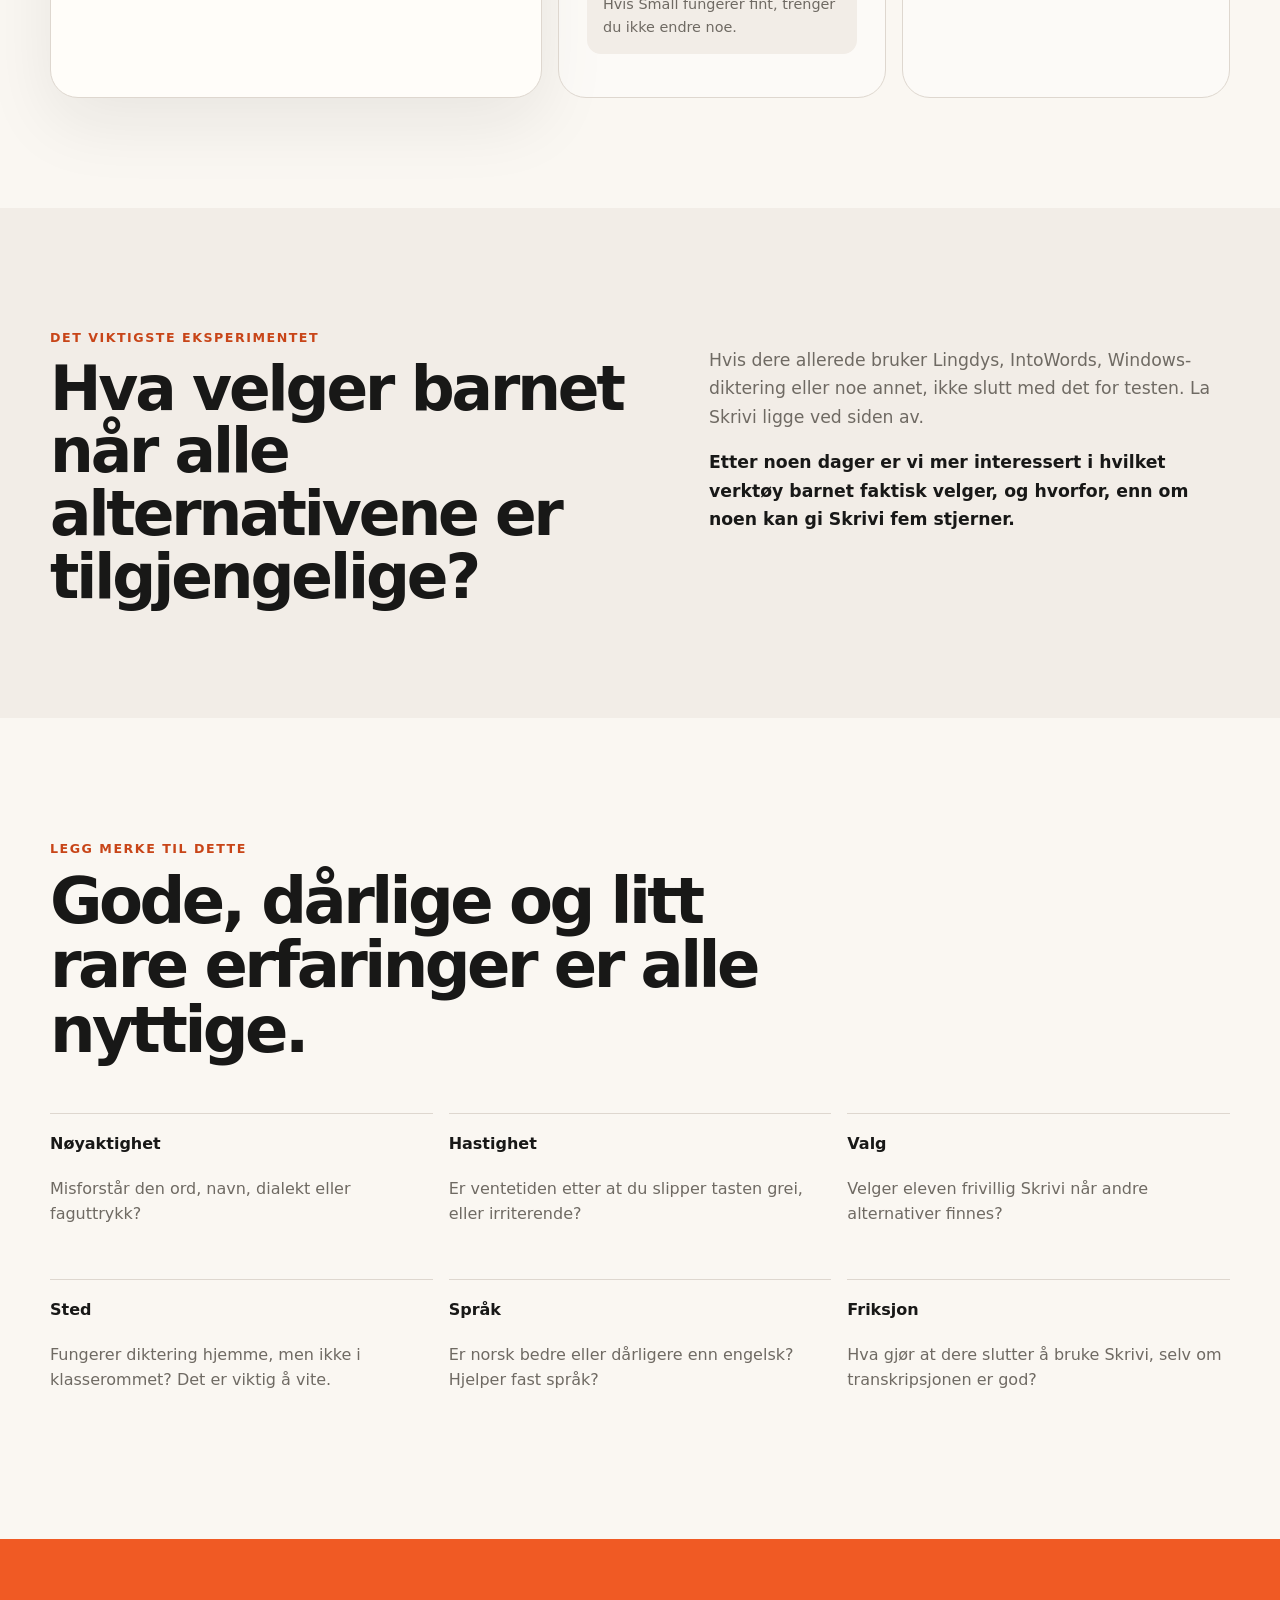
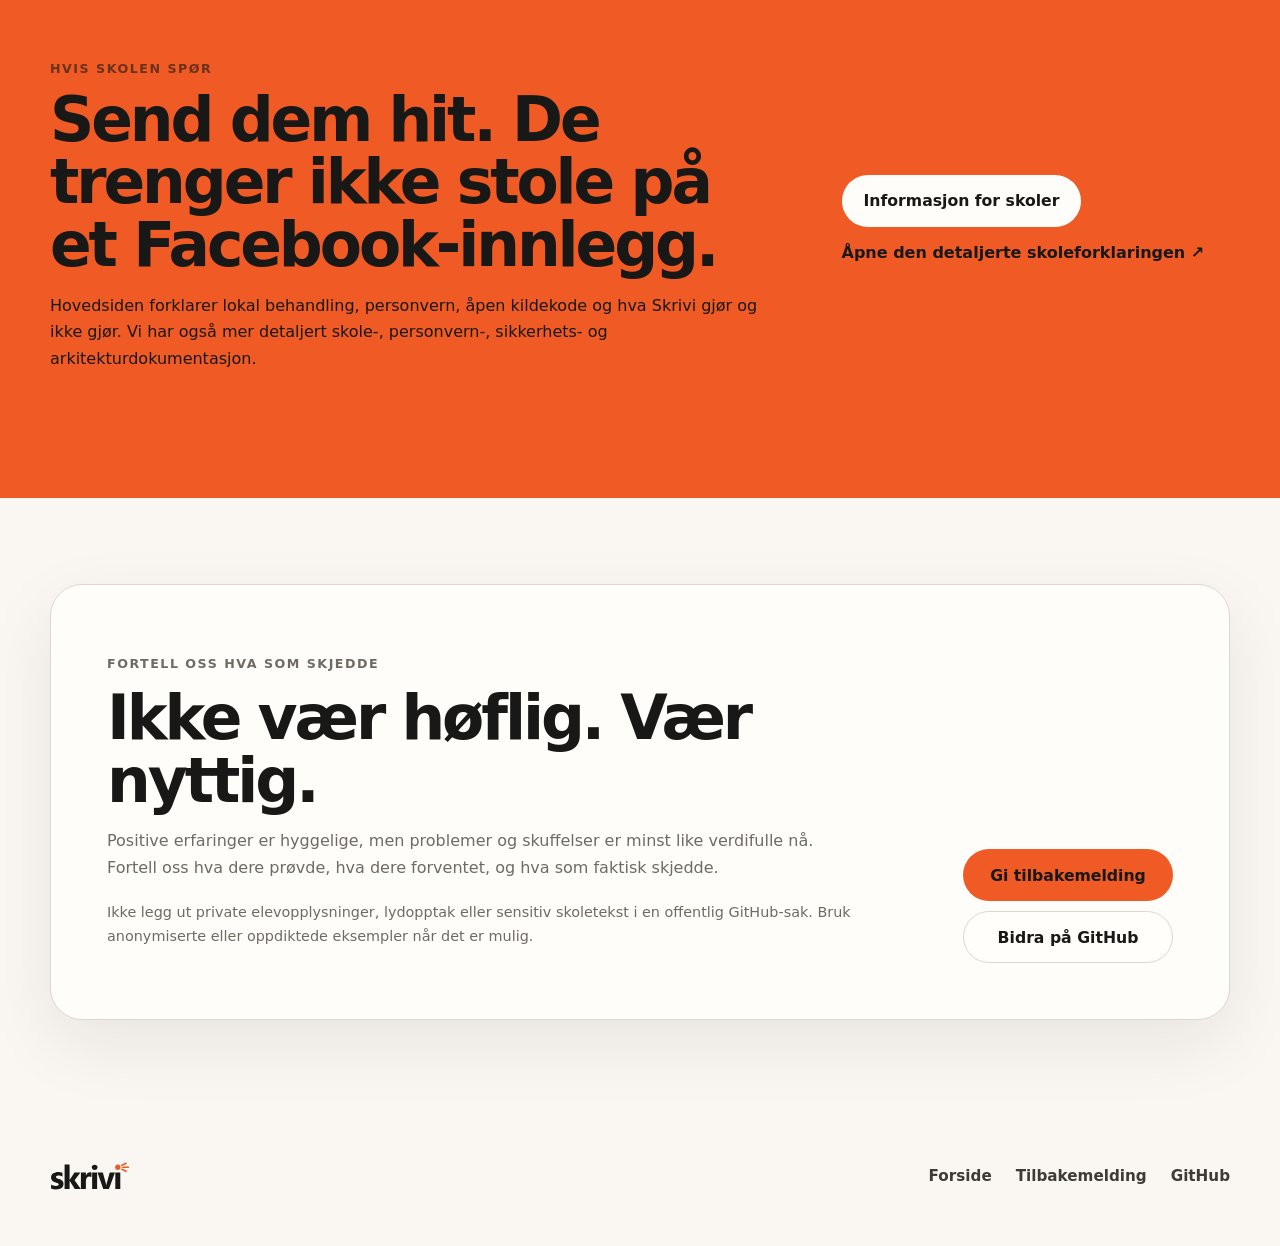
==== commit 64dee9f0: "Point downloads to alpha 3" ====
--- a/website/alpha/index.html
+++ b/website/alpha/index.html
@@ -29,7 +29,7 @@
       <h1 data-nb="Hjelp oss å finne ut om Skrivi faktisk er bedre." data-en="Help us find out whether Skrivi is actually better.">Hjelp oss å finne ut om Skrivi faktisk er bedre.</h1>
       <p class="hero-copy" data-nb="Skrivi er et lite, gratis tale-til-tekst-verktøy laget for å få egne ord raskt ned på siden. Nå trenger vi noen få familier som vil prøve det i virkeligheten og fortelle oss hva som fungerer, og hva som ikke gjør det." data-en="Skrivi is a small, free speech-to-text tool designed to get your own words onto the page quickly. We now need a small number of families willing to try it in real life and tell us what works, and what does not.">Skrivi er et lite, gratis tale-til-tekst-verktøy laget for å få egne ord raskt ned på siden. Nå trenger vi noen få familier som vil prøve det i virkeligheten og fortelle oss hva som fungerer, og hva som ikke gjør det.</p>
       <div class="hero-actions">
-        <a class="button button-primary" href="https://github.com/workavoidance/Skrivi/releases/download/v0.2.0-alpha.2/Skrivi-v0.2.0-alpha.2-windows-x64-setup.exe" data-nb="Last ned Skrivi alpha" data-en="Download Skrivi alpha">Last ned Skrivi alpha</a>
+        <a class="button button-primary" href="https://github.com/workavoidance/Skrivi/releases/download/v0.2.0-alpha.3/Skrivi-v0.2.0-alpha.3-windows-x64-setup.exe" data-nb="Last ned Skrivi alpha" data-en="Download Skrivi alpha">Last ned Skrivi alpha</a>
         <a class="button button-secondary" href="#install" data-nb="Se installasjonsguiden" data-en="See the install guide">Se installasjonsguiden</a>
       </div>
       <div class="alpha-status">
@@ -77,7 +77,7 @@
             <div>
               <h3 data-nb="Last ned installasjonsfilen" data-en="Download the installer">Last ned installasjonsfilen</h3>
               <p data-nb="Bruk knappen på denne siden. Den laster ned den publiserte Windows-installasjonen direkte fra Skrivis GitHub-utgivelse." data-en="Use the button on this page. It downloads the published Windows installer directly from Skrivi's GitHub release.">Bruk knappen på denne siden. Den laster ned den publiserte Windows-installasjonen direkte fra Skrivis GitHub-utgivelse.</p>
-              <a class="inline-action" href="https://github.com/workavoidance/Skrivi/releases/download/v0.2.0-alpha.2/Skrivi-v0.2.0-alpha.2-windows-x64-setup.exe" data-nb="Last ned v0.2.0 alpha 2 →" data-en="Download v0.2.0 alpha 2 →">Last ned v0.2.0 alpha 2 →</a>
+              <a class="inline-action" href="https://github.com/workavoidance/Skrivi/releases/download/v0.2.0-alpha.3/Skrivi-v0.2.0-alpha.3-windows-x64-setup.exe" data-nb="Last ned v0.2.0 alpha 3 →" data-en="Download v0.2.0 alpha 3 →">Last ned v0.2.0 alpha 3 →</a>
             </div>
           </li>
           <li>
--- a/website/alpha/alpha.css
+++ b/website/alpha/alpha.css
@@ -0,0 +1,376 @@
+.alpha-hero {
+  padding: 110px 0 74px;
+}
+
+.alpha-hero h1 {
+  max-width: 960px;
+  margin: 18px 0 24px;
+  font-size: clamp(3.2rem, 7.4vw, 6.9rem);
+  line-height: 0.98;
+  letter-spacing: -0.06em;
+}
+
+.alpha-status {
+  margin-top: 44px;
+  max-width: 820px;
+  display: grid;
+  gap: 6px;
+  border-left: 4px solid var(--orange);
+  padding: 14px 0 14px 18px;
+  color: var(--muted);
+  line-height: 1.55;
+}
+
+.alpha-status strong {
+  color: var(--ink);
+}
+
+.compact-section {
+  padding-top: 70px;
+}
+
+.tester-grid,
+.notice-grid {
+  display: grid;
+  grid-template-columns: repeat(3, 1fr);
+  gap: 16px;
+}
+
+.tester-card {
+  border: 1px solid var(--line);
+  border-radius: var(--radius);
+  background: rgba(255,255,255,.34);
+  padding: 28px;
+}
+
+.tester-symbol {
+  width: 40px;
+  height: 40px;
+  display: grid;
+  place-items: center;
+  border-radius: 999px;
+  background: var(--orange-soft);
+  color: var(--orange-dark);
+  font-weight: 800;
+}
+
+.tester-card h3 {
+  margin: 44px 0 10px;
+  font-size: 1.3rem;
+}
+
+.tester-card p,
+.settings-card p,
+.compare-copy p,
+.feedback-panel p {
+  color: var(--muted);
+  line-height: 1.65;
+}
+
+.alpha-dark {
+  background: var(--ink);
+  color: var(--paper);
+}
+
+.alpha-dark-heading > p:last-child {
+  color: #c9c2b9;
+}
+
+.install-list {
+  margin: 46px 0 0;
+  padding: 0;
+  list-style: none;
+  display: grid;
+  gap: 2px;
+}
+
+.install-list > li {
+  display: grid;
+  grid-template-columns: 64px 1fr;
+  gap: 18px;
+  padding: 28px 0;
+  border-top: 1px solid rgba(255,255,255,.12);
+}
+
+.install-number {
+  color: #ff986e;
+  font-size: .78rem;
+  font-weight: 800;
+  letter-spacing: .08em;
+  padding-top: 4px;
+}
+
+.install-list h3 {
+  margin: 0 0 9px;
+  font-size: 1.32rem;
+}
+
+.install-list p {
+  max-width: 820px;
+  margin: 0;
+  color: #bdb6ad;
+  line-height: 1.65;
+}
+
+.inline-action {
+  display: inline-flex;
+  margin-top: 14px;
+  color: #ff986e;
+  font-weight: 750;
+  text-decoration: none;
+}
+
+.inline-action:hover {
+  text-decoration: underline;
+}
+
+.smartscreen-callout {
+  margin-top: 18px;
+  max-width: 820px;
+  display: grid;
+  gap: 8px;
+  border: 1px solid rgba(240,90,36,.62);
+  border-radius: 18px;
+  background: rgba(240,90,36,.08);
+  padding: 18px 20px;
+  color: #cec6bd;
+  line-height: 1.5;
+}
+
+.smartscreen-callout strong {
+  color: var(--paper);
+  font-size: 1.06rem;
+}
+
+.callout-label,
+.mini-kicker {
+  color: #ff986e;
+  font-size: .76rem;
+  font-weight: 800;
+  letter-spacing: .08em;
+  text-transform: uppercase;
+}
+
+.settings-grid {
+  display: grid;
+  grid-template-columns: 1.35fr .9fr .9fr;
+  gap: 16px;
+}
+
+.settings-card {
+  border: 1px solid var(--line);
+  border-radius: var(--radius);
+  background: rgba(255,255,255,.34);
+  padding: 28px;
+}
+
+.settings-card-featured {
+  background: var(--paper-strong);
+  box-shadow: var(--shadow);
+}
+
+.settings-topline {
+  display: flex;
+  align-items: center;
+  justify-content: space-between;
+  gap: 12px;
+  flex-wrap: wrap;
+}
+
+.settings-chip {
+  border: 1px solid var(--line);
+  border-radius: 999px;
+  padding: 7px 10px;
+  color: var(--muted);
+  font-size: .76rem;
+  font-weight: 700;
+}
+
+.settings-card h3 {
+  margin: 36px 0 10px;
+  font-size: 1.42rem;
+  letter-spacing: -0.025em;
+}
+
+.settings-path,
+.settings-note {
+  margin-top: 18px;
+  border-radius: 14px;
+  background: #f2ede7;
+  padding: 14px 16px;
+  color: #554f49;
+  font-size: .9rem;
+  line-height: 1.5;
+}
+
+.compare-section {
+  background: #f2ede7;
+}
+
+.compare-grid {
+  display: grid;
+  grid-template-columns: 1fr .9fr;
+  gap: 80px;
+  align-items: start;
+}
+
+.compare-grid h2,
+.feedback-panel h2,
+.school-strip h2 {
+  margin: 10px 0 0;
+  font-size: clamp(2.2rem, 4.8vw, 4.5rem);
+  line-height: 1.02;
+  letter-spacing: -0.05em;
+}
+
+.compare-copy {
+  padding-top: 28px;
+}
+
+.compare-copy p {
+  margin-top: 0;
+  font-size: 1.08rem;
+}
+
+.compare-copy .compare-emphasis {
+  color: var(--ink);
+  font-weight: 740;
+}
+
+.notice-grid > div {
+  display: grid;
+  gap: 8px;
+  min-height: 150px;
+  border-top: 1px solid var(--line);
+  padding: 20px 0;
+}
+
+.notice-grid strong {
+  font-size: 1rem;
+}
+
+.notice-grid span {
+  color: var(--muted);
+  line-height: 1.55;
+}
+
+.school-strip {
+  background: var(--orange);
+  color: var(--ink);
+}
+
+.school-strip .kicker {
+  color: rgba(24,24,23,.62);
+}
+
+.school-strip-grid {
+  display: grid;
+  grid-template-columns: 1.3fr .7fr;
+  gap: 70px;
+  align-items: center;
+}
+
+.school-strip p:not(.kicker) {
+  max-width: 760px;
+  line-height: 1.65;
+}
+
+.school-actions {
+  display: flex;
+  flex-direction: column;
+  align-items: flex-start;
+  gap: 16px;
+}
+
+.school-text-link {
+  color: var(--ink);
+  font-weight: 750;
+  text-decoration: none;
+}
+
+.school-text-link:hover {
+  text-decoration: underline;
+}
+
+.feedback-section {
+  padding-top: 86px;
+  padding-bottom: 86px;
+}
+
+.feedback-panel {
+  display: grid;
+  grid-template-columns: 1fr auto;
+  gap: 50px;
+  align-items: end;
+  border: 1px solid var(--line);
+  border-radius: calc(var(--radius) + 4px);
+  background: var(--paper-strong);
+  padding: clamp(28px, 5vw, 56px);
+  box-shadow: var(--shadow);
+}
+
+.feedback-panel p {
+  max-width: 760px;
+}
+
+.feedback-panel .privacy-reminder {
+  margin-top: 20px;
+  font-size: .9rem;
+}
+
+.feedback-actions {
+  display: flex;
+  flex-direction: column;
+  gap: 10px;
+  min-width: 210px;
+}
+
+@media (max-width: 940px) {
+  .tester-grid,
+  .notice-grid,
+  .settings-grid {
+    grid-template-columns: 1fr 1fr;
+  }
+
+  .settings-card-featured {
+    grid-column: 1 / -1;
+  }
+
+  .compare-grid,
+  .school-strip-grid,
+  .feedback-panel {
+    grid-template-columns: 1fr;
+    gap: 34px;
+  }
+
+  .feedback-actions {
+    flex-direction: row;
+    flex-wrap: wrap;
+  }
+}
+
+@media (max-width: 680px) {
+  .alpha-hero {
+    padding: 76px 0 58px;
+  }
+
+  .tester-grid,
+  .notice-grid,
+  .settings-grid {
+    grid-template-columns: 1fr;
+  }
+
+  .settings-card-featured {
+    grid-column: auto;
+  }
+
+  .install-list > li {
+    grid-template-columns: 44px 1fr;
+    gap: 10px;
+  }
+
+  .feedback-actions {
+    flex-direction: column;
+    align-items: stretch;
+  }
+}
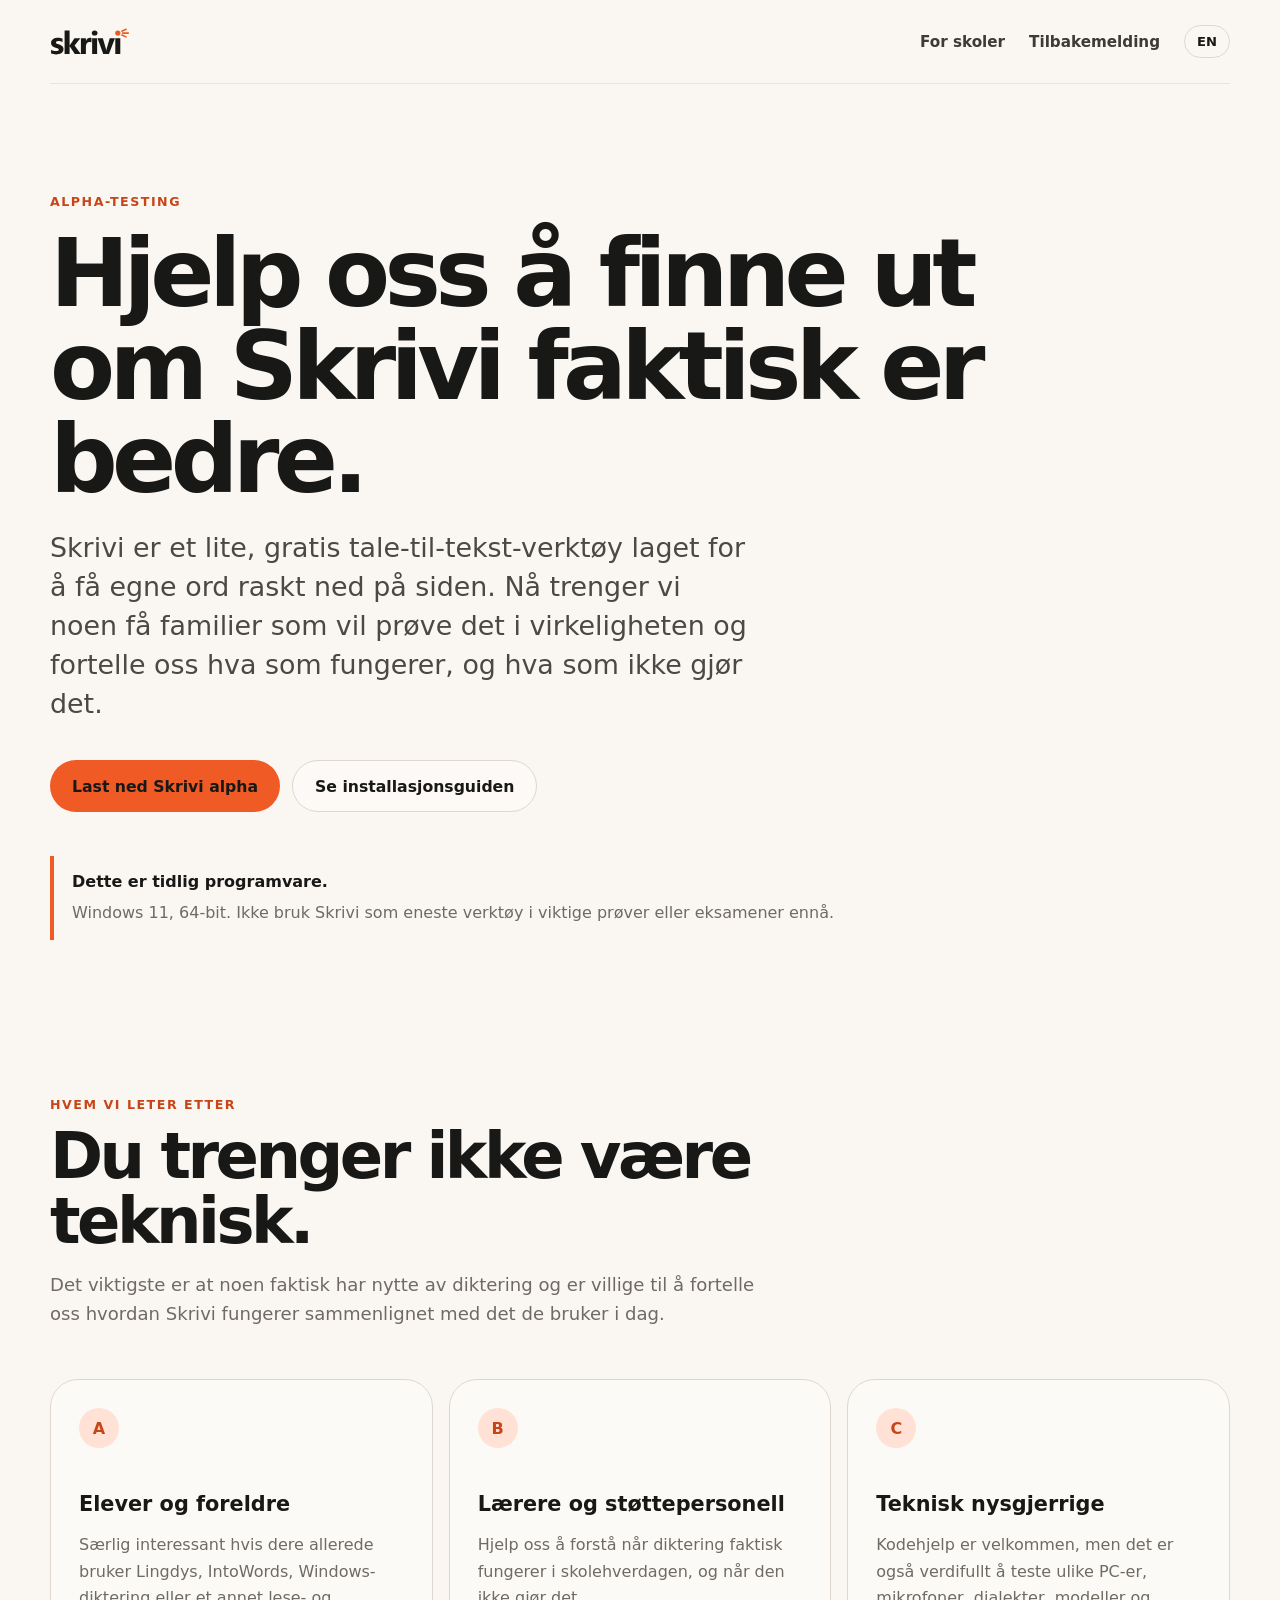
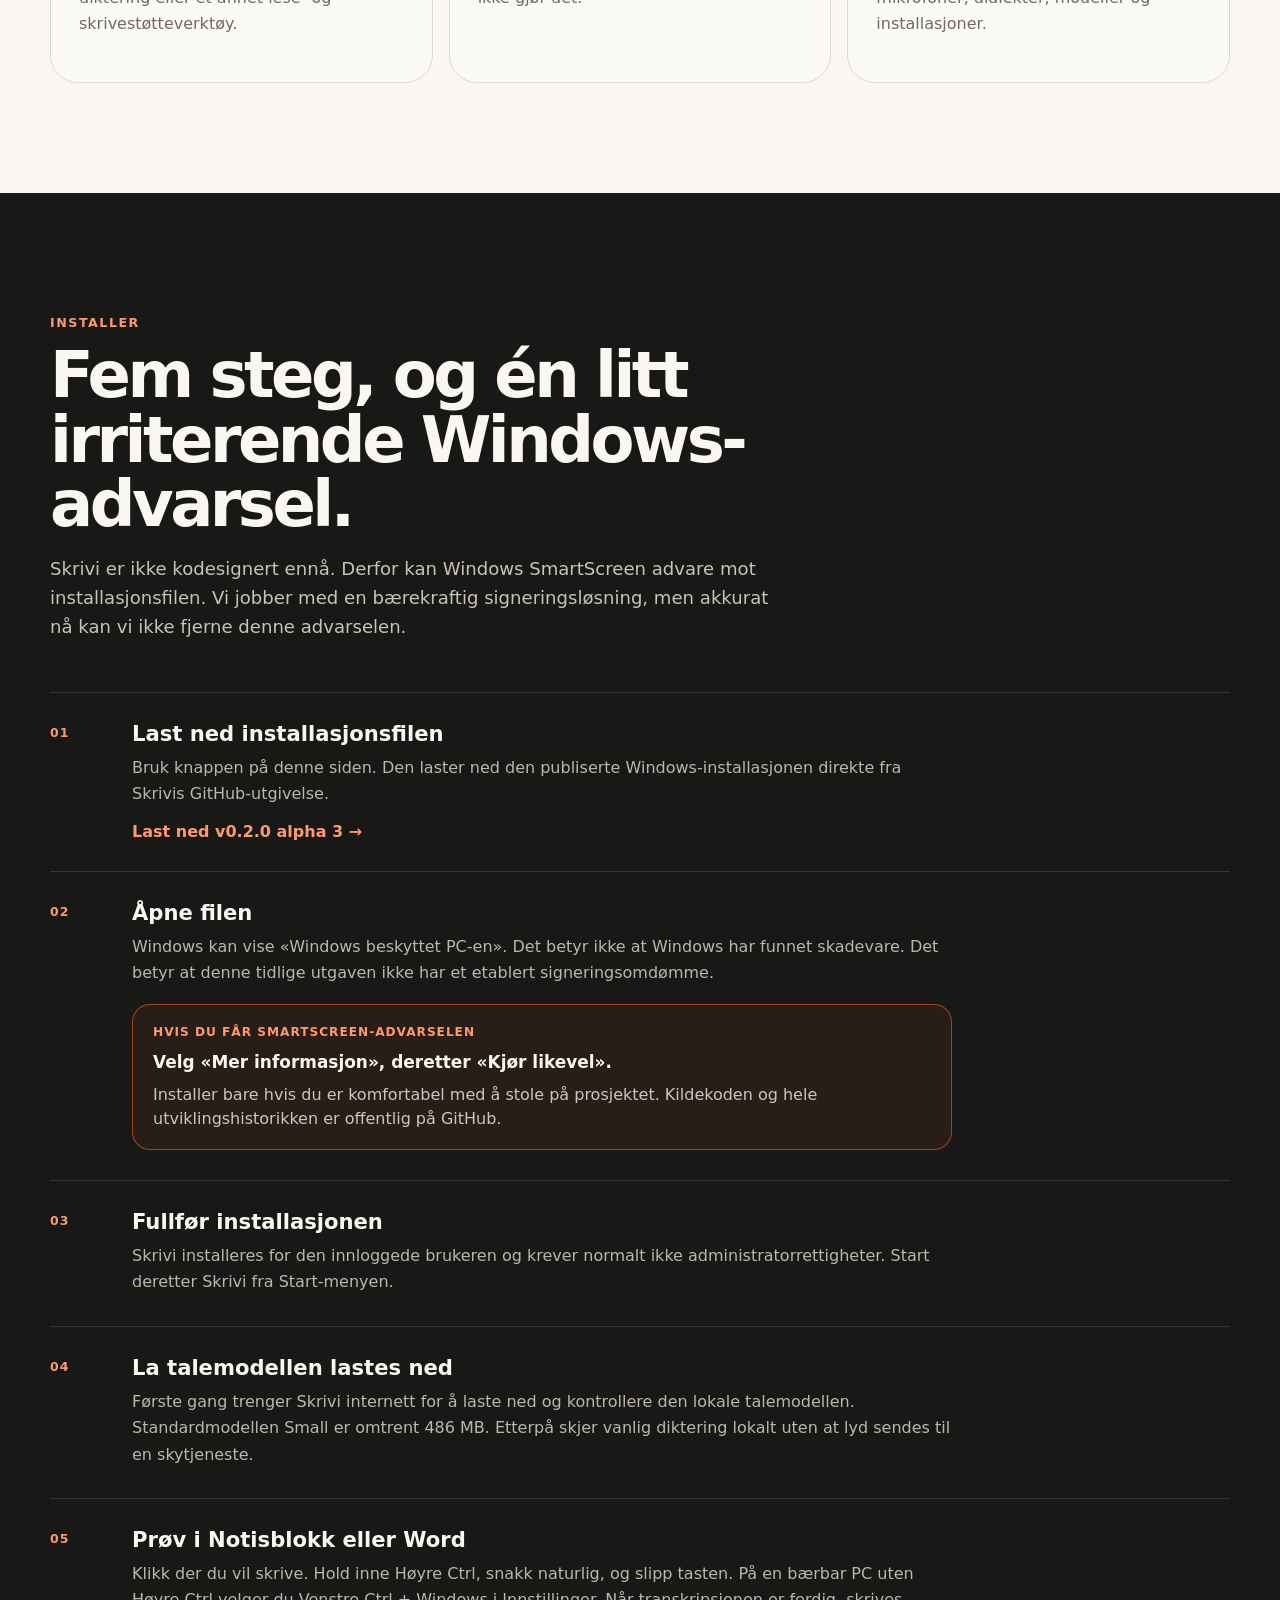
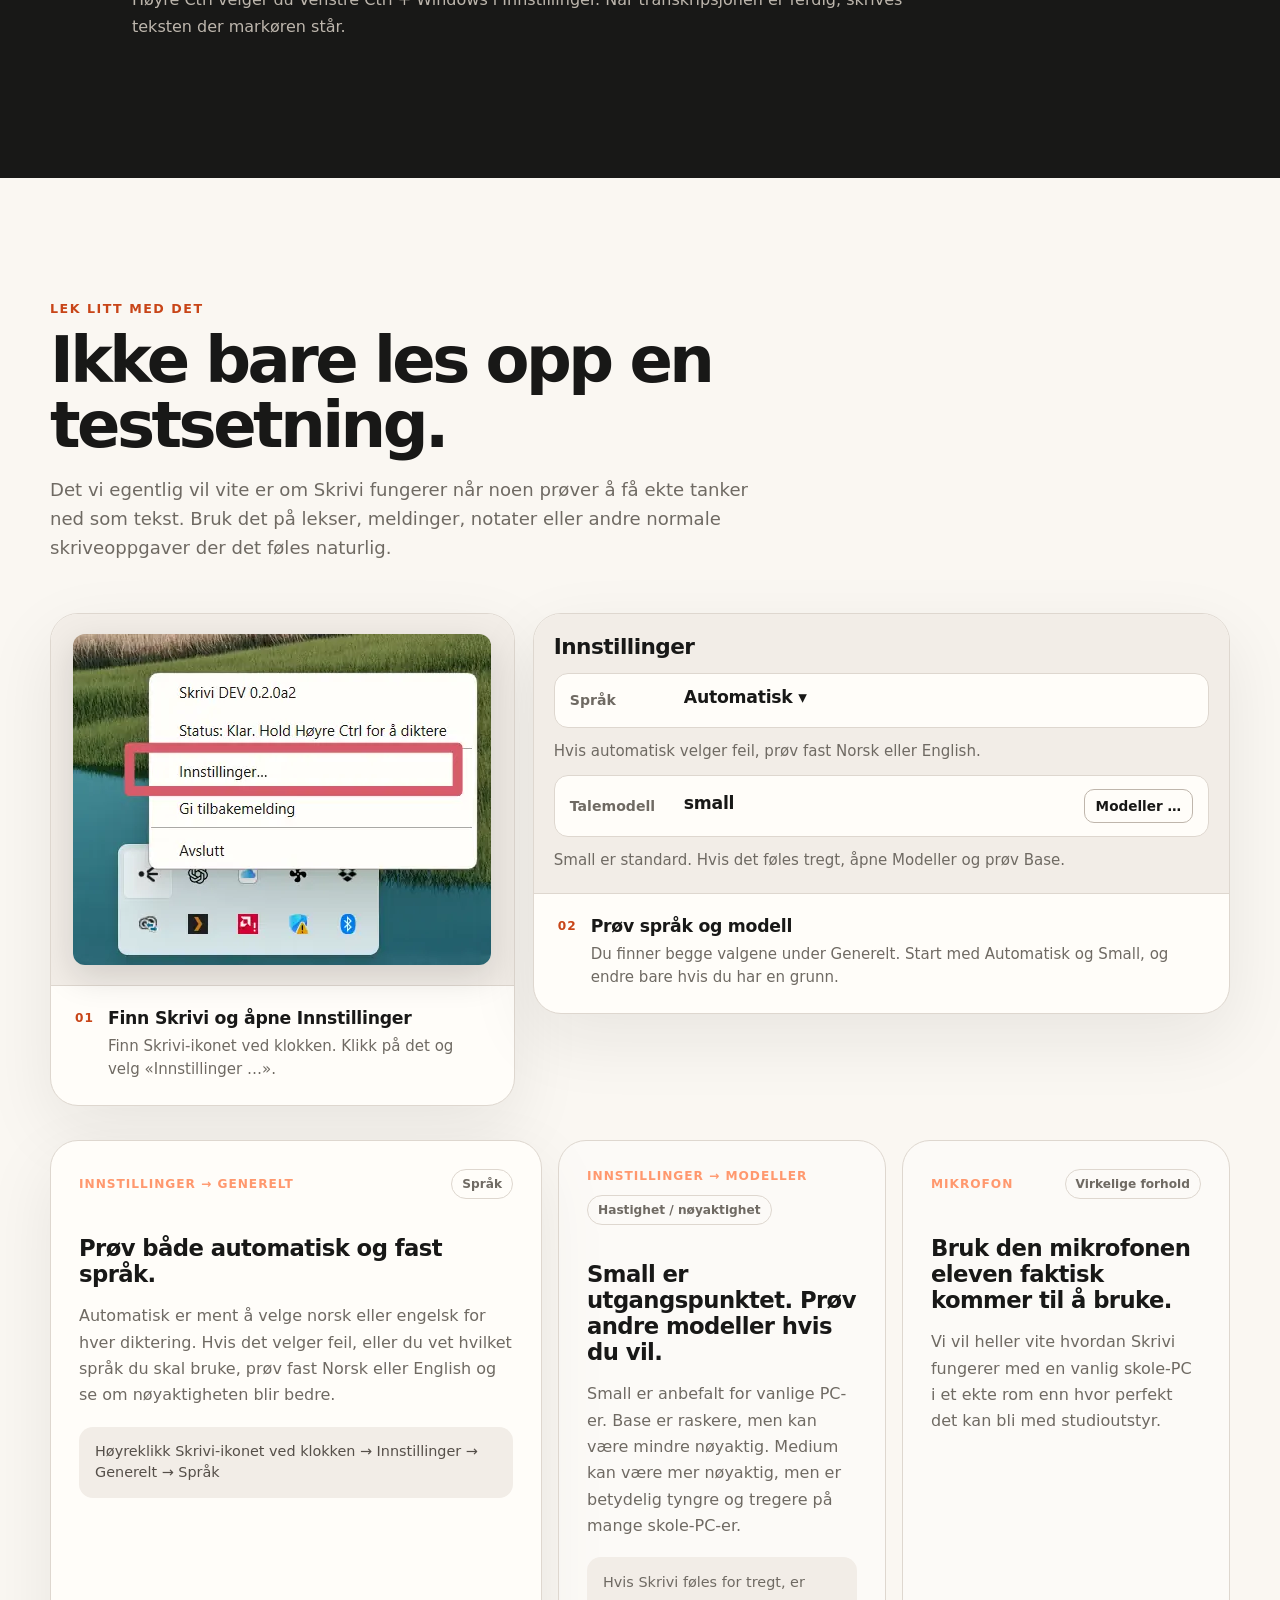
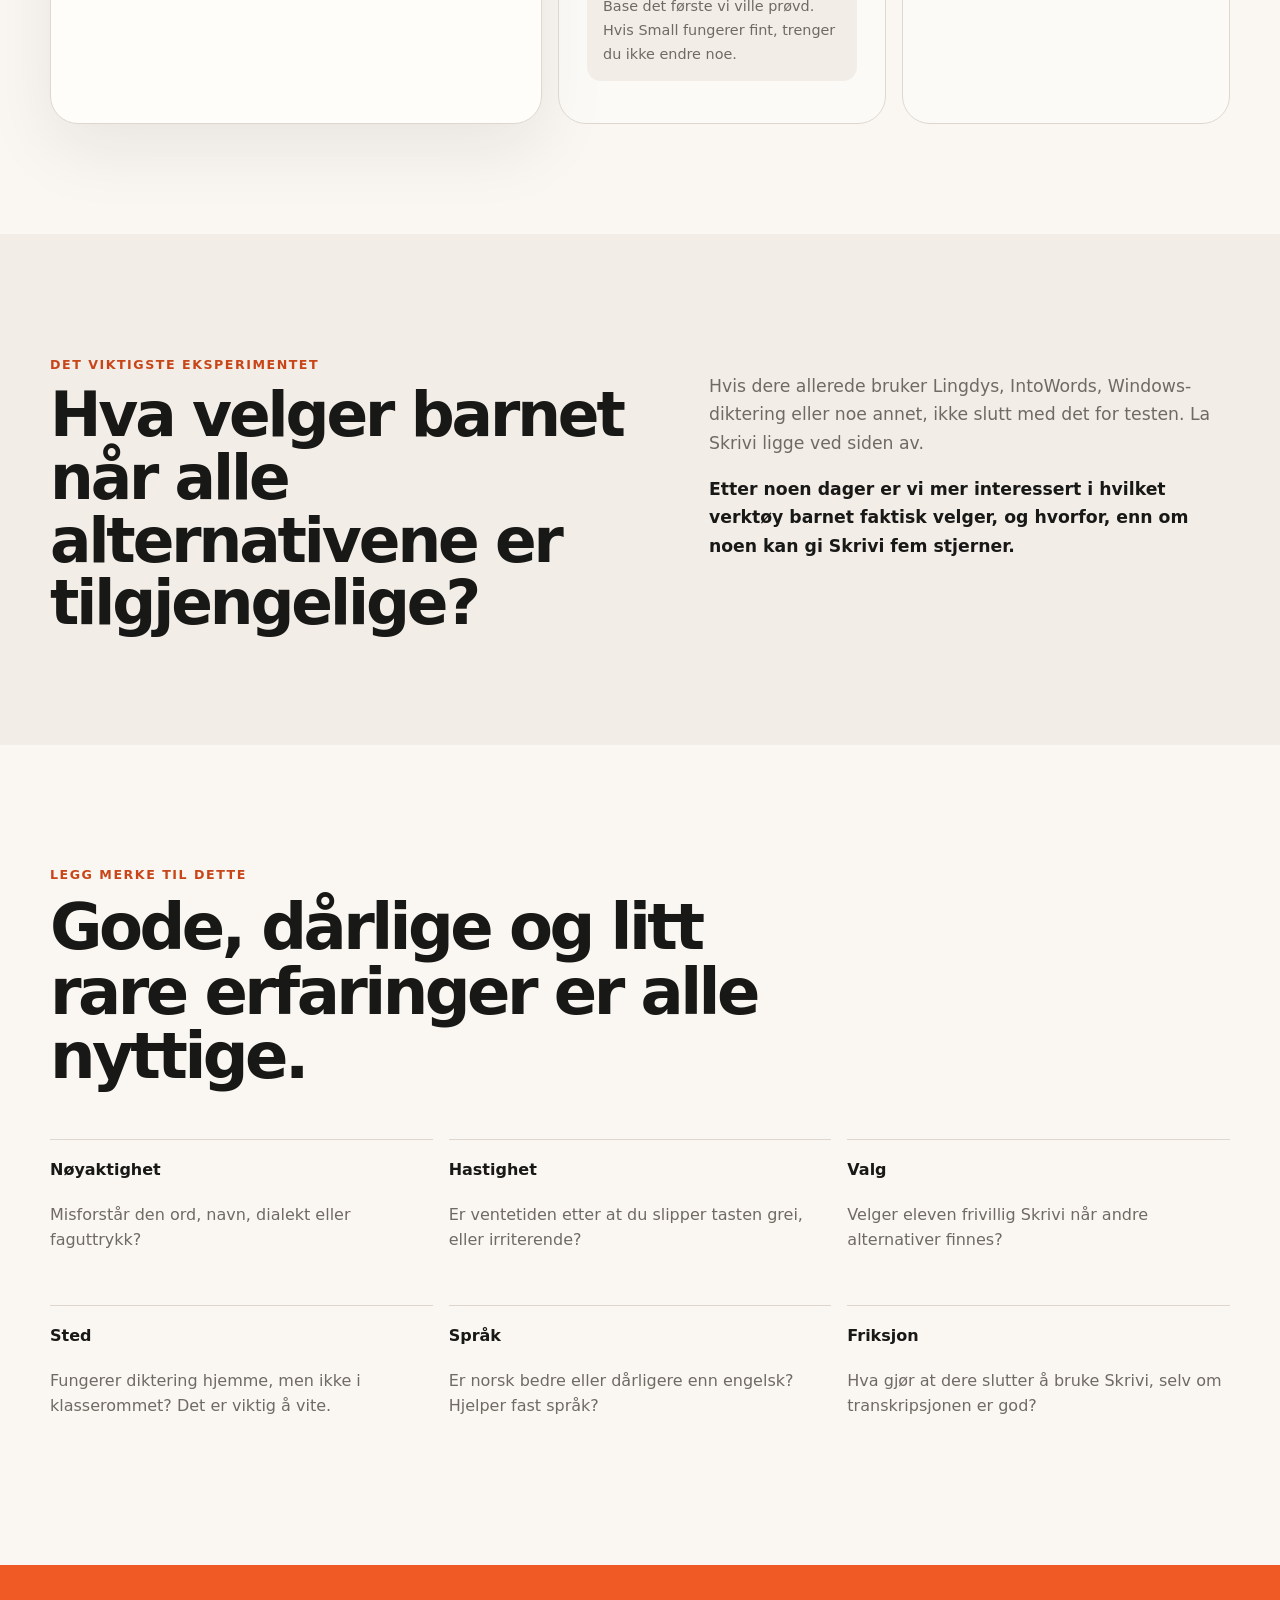
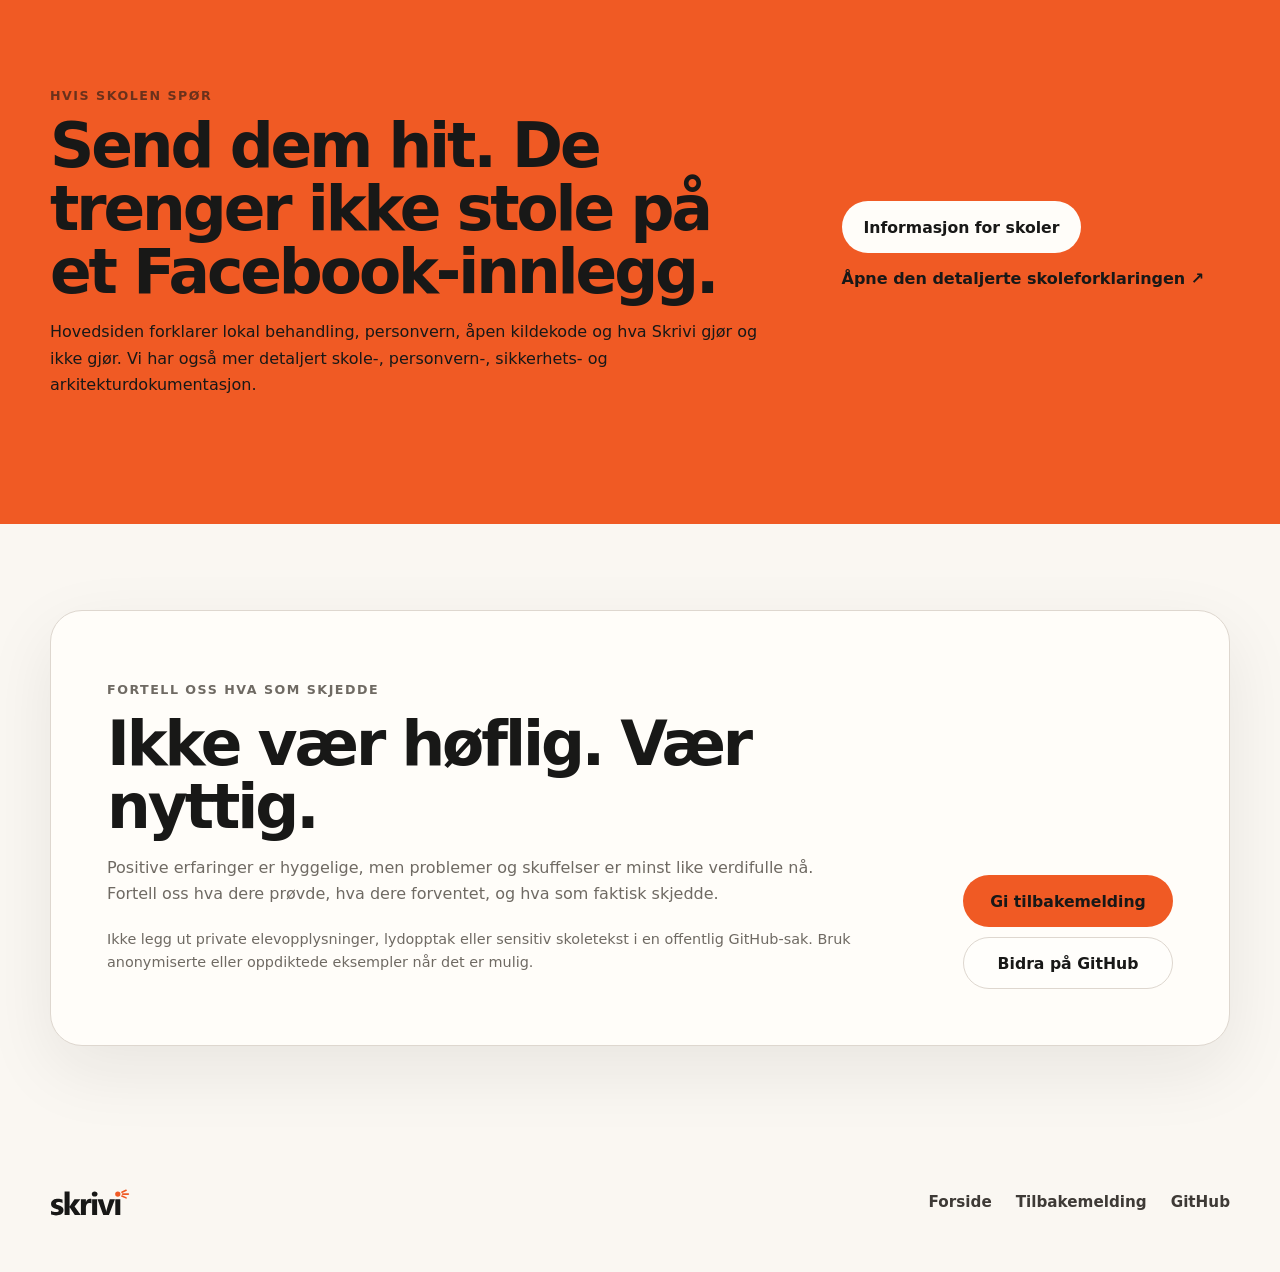
==== commit 1c1cc12f: "Add laptop-friendly push-to-talk shortcuts" ====
--- a/website/alpha/index.html
+++ b/website/alpha/index.html
@@ -110,7 +110,7 @@
             <span class="install-number">05</span>
             <div>
               <h3 data-nb="Prøv i Notisblokk eller Word" data-en="Try it in Notepad or Word">Prøv i Notisblokk eller Word</h3>
-              <p data-nb="Klikk der du vil skrive. Hold inne Høyre Ctrl, snakk naturlig, og slipp tasten. Når transkripsjonen er ferdig, skrives teksten der markøren står." data-en="Click where you want to type. Hold Right Ctrl, speak naturally, and release the key. When transcription finishes, the text is typed wherever the cursor is.">Klikk der du vil skrive. Hold inne Høyre Ctrl, snakk naturlig, og slipp tasten. Når transkripsjonen er ferdig, skrives teksten der markøren står.</p>
+              <p data-nb="Klikk der du vil skrive. Hold inne Høyre Ctrl, snakk naturlig, og slipp tasten. På en bærbar PC uten Høyre Ctrl velger du Venstre Ctrl + Windows i Innstillinger. Når transkripsjonen er ferdig, skrives teksten der markøren står." data-en="Click where you want to type. Hold Right Ctrl, speak naturally, and release the key. On a laptop without Right Ctrl, choose Left Ctrl + Windows in Settings. When transcription finishes, the text is typed wherever the cursor is.">Klikk der du vil skrive. Hold inne Høyre Ctrl, snakk naturlig, og slipp tasten. På en bærbar PC uten Høyre Ctrl velger du Venstre Ctrl + Windows i Innstillinger. Når transkripsjonen er ferdig, skrives teksten der markøren står.</p>
             </div>
           </li>
         </ol>
